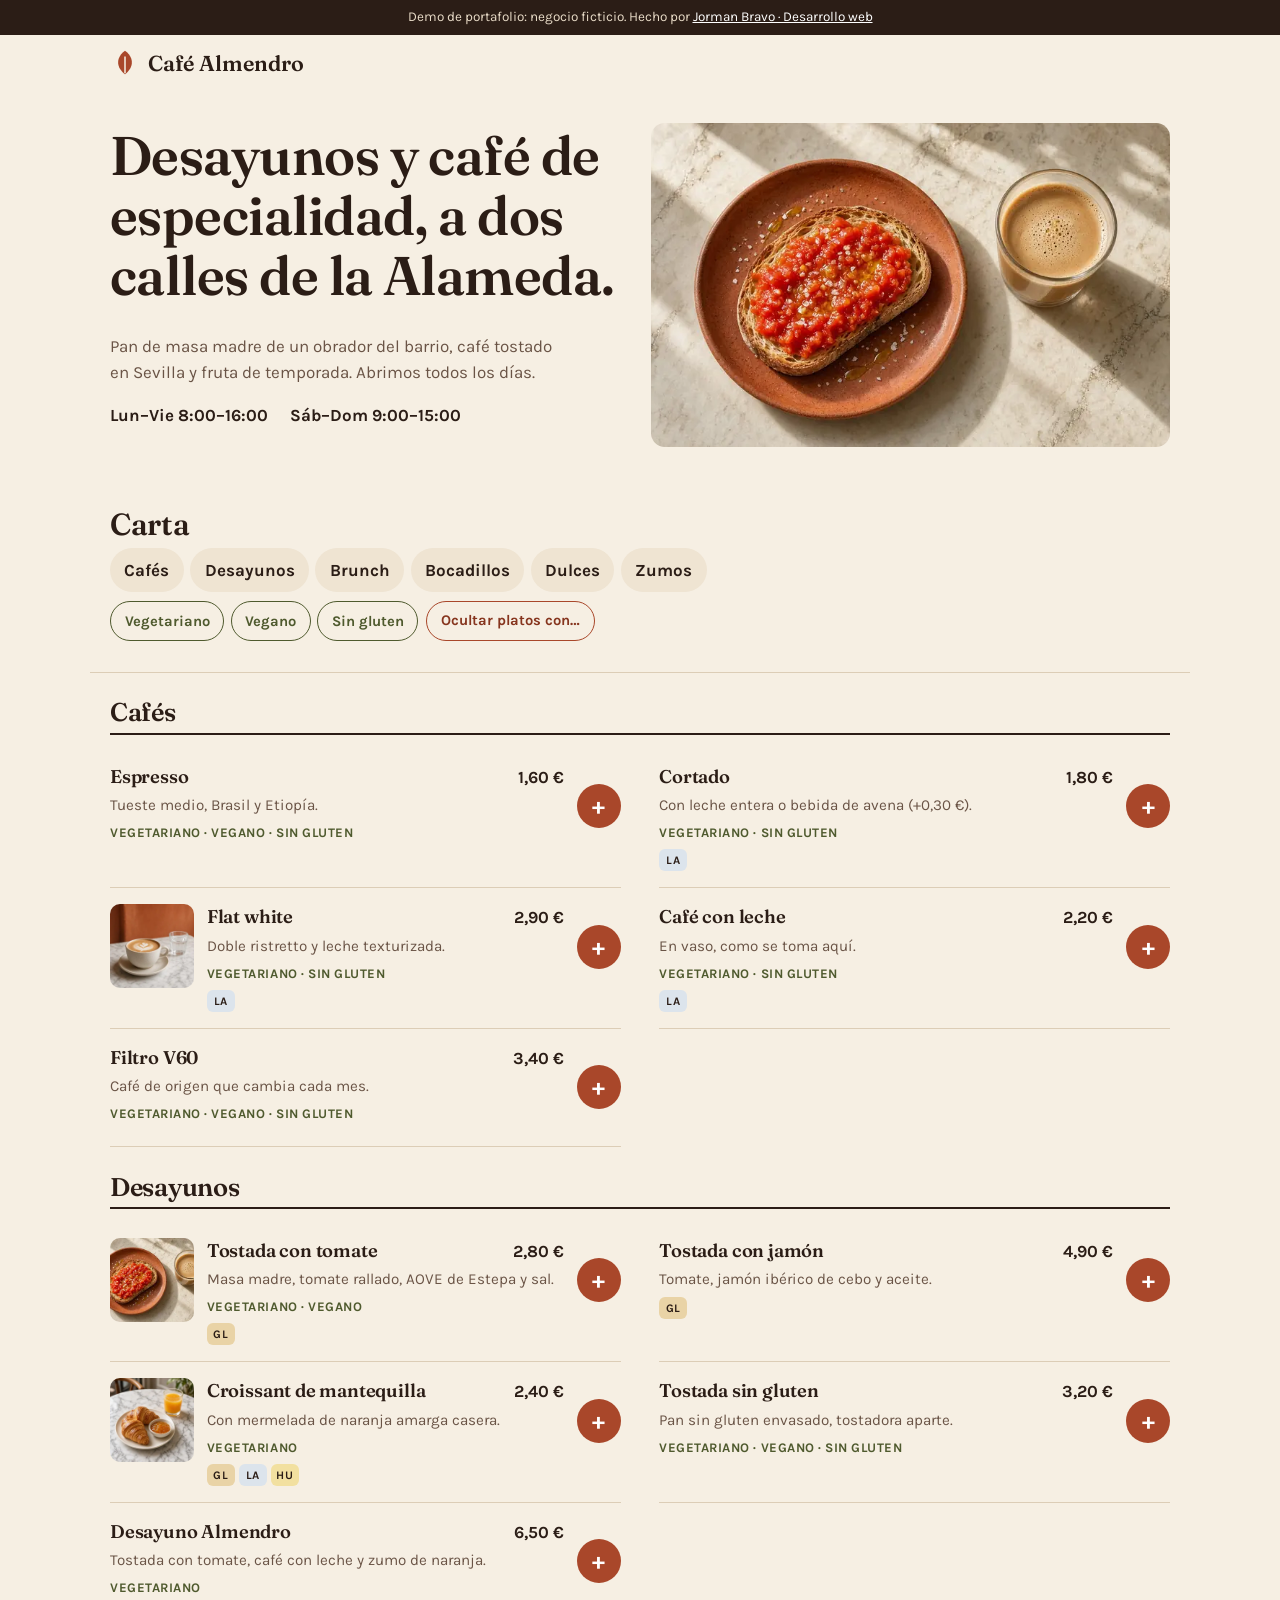
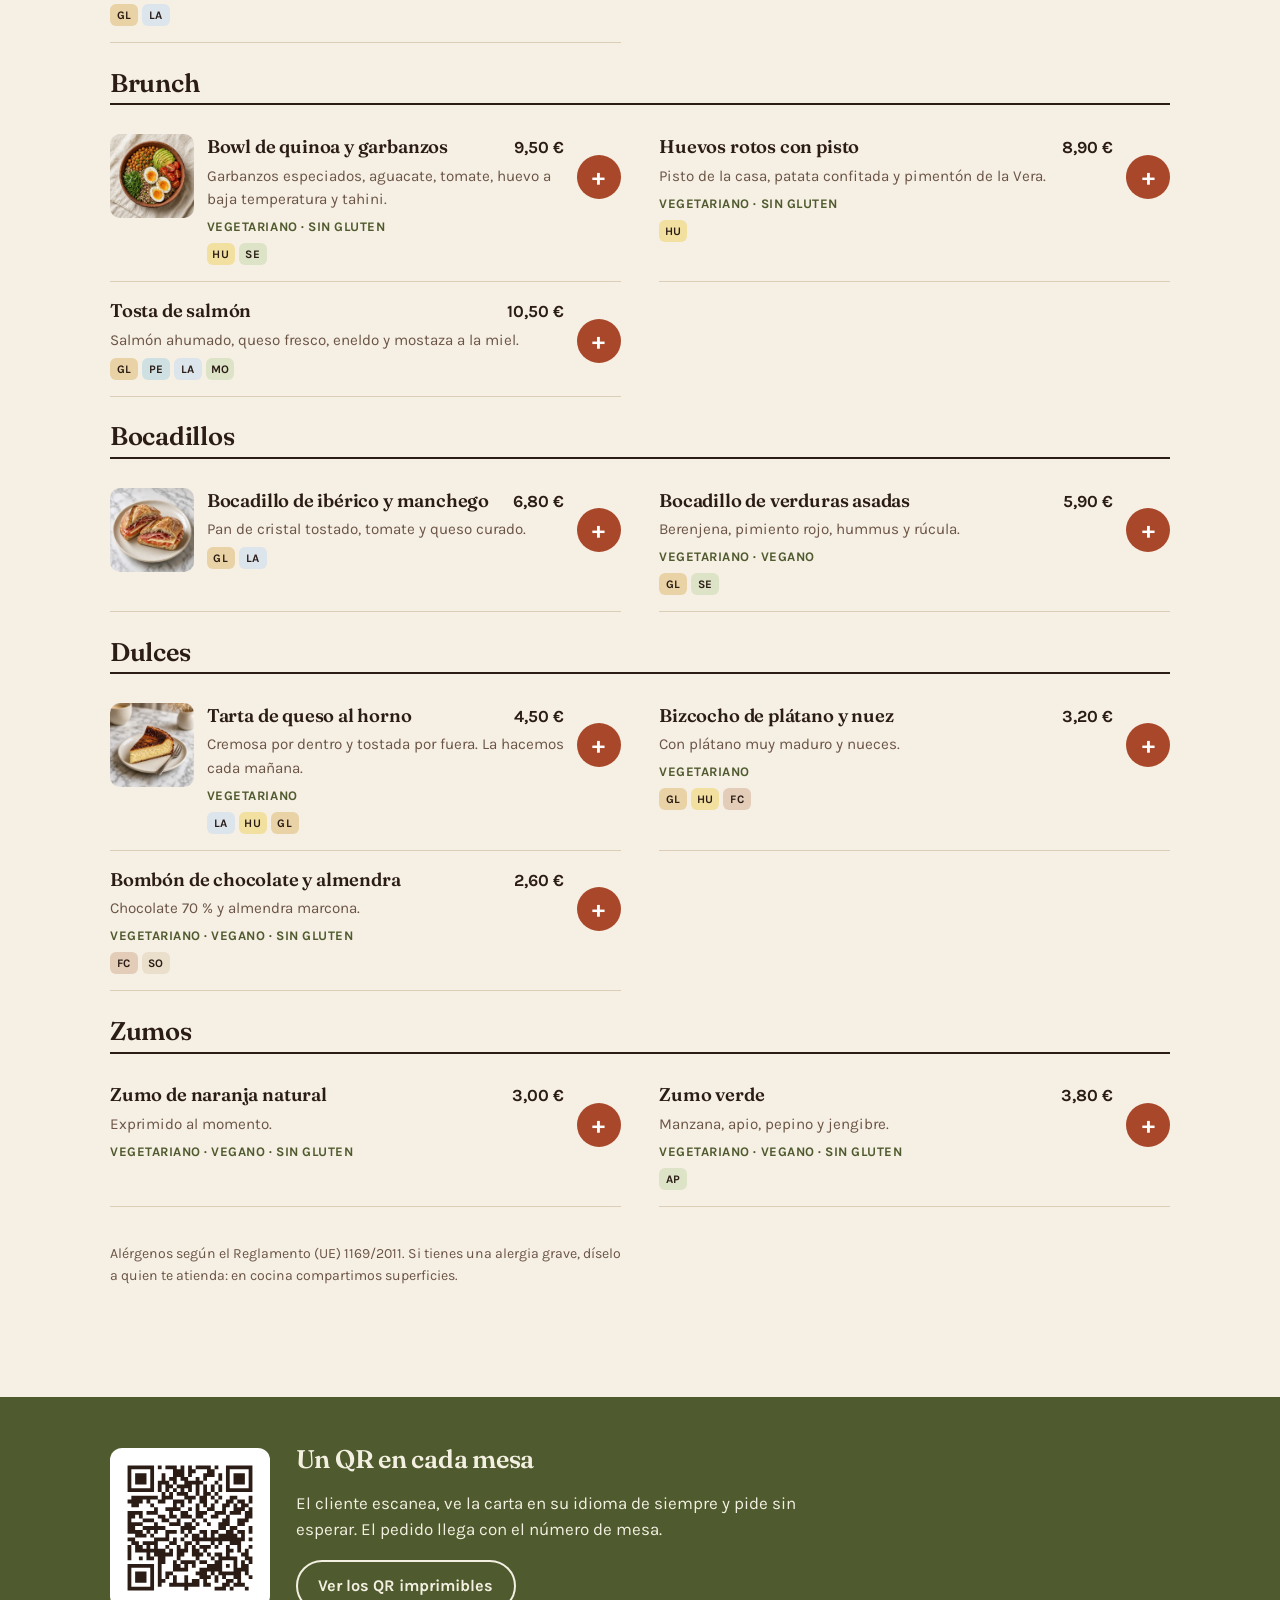
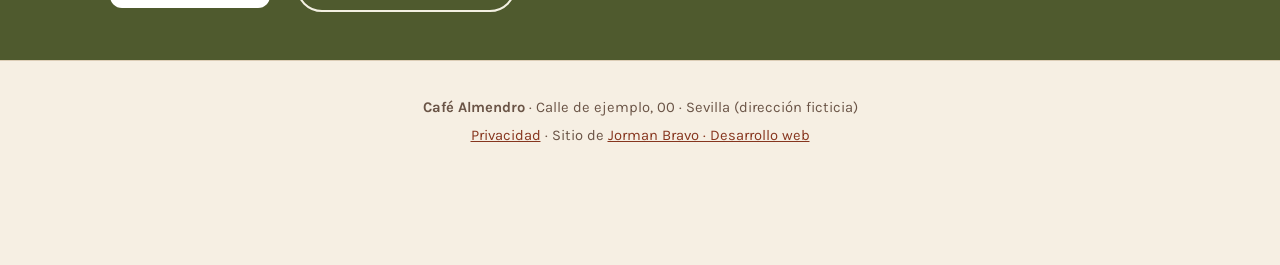
==== index.html @ 29346a75 "Primera versión de la demo" ====
<!doctype html>
<html lang="es">
<head>
<meta charset="utf-8">
<meta name="viewport" content="width=device-width, initial-scale=1">
<title>Café Almendro · Carta digital con alérgenos · Sevilla</title>
<meta name="description" content="Carta de Café Almendro: desayunos, brunch y café de especialidad en el centro de Sevilla. Filtra por alérgenos y pide desde la mesa. Demo de portafolio.">
<link rel="canonical" href="https://jormanj2b.github.io/demo-cafe/">
<meta http-equiv="Content-Security-Policy" content="default-src 'self'; img-src 'self' data:; style-src 'self'; script-src 'self'; font-src 'self'; connect-src 'self'; object-src 'none'; base-uri 'self'; form-action 'self'">
<meta name="referrer" content="strict-origin-when-cross-origin">
<meta name="theme-color" content="#F6EFE3">
<meta property="og:type" content="website">
<meta property="og:title" content="Café Almendro · Carta digital">
<meta property="og:description" content="Desayunos, brunch y café de especialidad. Filtra por alérgenos y pide desde la mesa.">
<meta property="og:url" content="https://jormanj2b.github.io/demo-cafe/">
<meta property="og:image" content="https://jormanj2b.github.io/demo-cafe/img/og.jpg">
<meta property="og:locale" content="es_ES">
<meta name="twitter:card" content="summary_large_image">
<link rel="icon" href="favicon.svg" type="image/svg+xml">
<link rel="preload" href="fonts/fraunces-normal-600.woff2" as="font" type="font/woff2" crossorigin>
<link rel="stylesheet" href="fonts.css">
<link rel="stylesheet" href="styles.css">
<script type="application/ld+json">
{"@context":"https://schema.org","@type":"CafeOrCoffeeShop","name":"Café Almendro","description":"Desayunos, brunch y café de especialidad en Sevilla. Negocio ficticio de demostración.","url":"https://jormanj2b.github.io/demo-cafe/","image":"https://jormanj2b.github.io/demo-cafe/img/og.jpg","servesCuisine":["Desayunos","Brunch","Café de especialidad"],"priceRange":"2 € – 11 €","acceptsReservations":"False","hasMenu":"https://jormanj2b.github.io/demo-cafe/#carta","address":{"@type":"PostalAddress","streetAddress":"Calle de ejemplo, 00","addressLocality":"Sevilla","postalCode":"41004","addressCountry":"ES"},"openingHoursSpecification":[{"@type":"OpeningHoursSpecification","dayOfWeek":["Monday","Tuesday","Wednesday","Thursday","Friday"],"opens":"08:00","closes":"16:00"},{"@type":"OpeningHoursSpecification","dayOfWeek":["Saturday","Sunday"],"opens":"09:00","closes":"15:00"}]}
</script>
</head>
<body>
<a class="skip" href="#carta">Saltar a la carta</a>
<div class="demo-bar">Demo de portafolio: negocio ficticio. Hecho por <a href="https://jormanj2b.github.io/">Jorman Bravo · Desarrollo web</a></div>
<header class="top">
  <a class="logo" href="./" aria-label="Café Almendro, inicio">
    <svg class="logo-leaf" viewBox="0 0 32 32" aria-hidden="true"><path d="M16 3c7 5 9 12 6 18-2 4-6 7-6 7s-4-3-6-7C7 15 9 8 16 3z" fill="#A9472A"/><path d="M16 9v18" stroke="#F6EFE3" stroke-width="1.6"/></svg>
    Café Almendro
  </a>
  <p class="table-pill" id="table-pill" hidden></p>
</header>

<main>
<section class="intro">
  <div class="intro-text">
    <h1>Desayunos y café de especialidad, a dos calles de la Alameda.</h1>
    <p>Pan de masa madre de un obrador del barrio, café tostado en Sevilla y fruta de temporada. Abrimos todos los días.</p>
    <p class="hours"><span>Lun–Vie 8:00–16:00</span><span>Sáb–Dom 9:00–15:00</span></p>
  </div>
  <img class="intro-img" src="img/hero-800.webp" srcset="img/hero-400.webp 400w, img/hero-800.webp 800w, img/hero-1600.webp 1600w" sizes="(min-width: 900px) 50vw, 100vw" width="1600" height="900" alt="Tostada con tomate y aceite y un café con leche en vaso sobre mesa de mármol" fetchpriority="high">
</section>

<section id="carta" class="menu" aria-labelledby="carta-title">
  <div class="menu-head">
    <h2 id="carta-title">Carta</h2>
    <nav class="cats" id="cats" aria-label="Categorías de la carta"></nav>
    <div class="filters">
      <div class="chips" role="group" aria-label="Preferencias">
        <button type="button" class="chip" aria-pressed="false" data-diet="veg">Vegetariano</button>
        <button type="button" class="chip" aria-pressed="false" data-diet="vegan">Vegano</button>
        <button type="button" class="chip" aria-pressed="false" data-diet="sg">Sin gluten</button>
      </div>
      <details class="allergen-filter">
        <summary>Ocultar platos con… <span id="alg-count"></span></summary>
        <div class="alg-grid" id="alg-grid"></div>
      </details>
    </div>
    <p class="result" id="result" aria-live="polite"></p>
  </div>
  <div id="menu-list"></div>
  <p class="legend-note">Alérgenos según el Reglamento (UE) 1169/2011. Si tienes una alergia grave, díselo a quien te atienda: en cocina compartimos superficies.</p>
</section>

<section class="qr-band">
  <div class="qr-inner">
    <img src="img/qr-mesa-7.svg" width="160" height="160" alt="Código QR de ejemplo que abre la carta en la mesa 7">
    <div>
      <h2>Un QR en cada mesa</h2>
      <p>El cliente escanea, ve la carta en su idioma de siempre y pide sin esperar. El pedido llega con el número de mesa.</p>
      <a class="btn btn-line" href="qr.html">Ver los QR imprimibles</a>
    </div>
  </div>
</section>
</main>

<div class="order-bar" id="order-bar" hidden>
  <button type="button" class="btn btn-block" id="open-order"><span id="order-count"></span><span id="order-total"></span></button>
</div>

<dialog class="sheet" id="sheet" aria-labelledby="sheet-title">
  <form method="dialog" class="sheet-inner" id="order-form" novalidate>
    <div class="sheet-head">
      <h2 id="sheet-title">Tu pedido</h2>
      <button class="icon-btn" value="cancel" aria-label="Cerrar" formnovalidate>
        <svg viewBox="0 0 24 24" width="22" height="22" aria-hidden="true"><path d="M6 6l12 12M18 6L6 18" stroke="currentColor" stroke-width="2"/></svg>
      </button>
    </div>
    <ul class="lines" id="lines"></ul>
    <fieldset class="mode">
      <legend>¿Dónde lo tomas?</legend>
      <label><input type="radio" name="modo" value="mesa" checked> En mesa</label>
      <label><input type="radio" name="modo" value="llevar"> Para llevar</label>
    </fieldset>
    <div class="field" id="f-mesa">
      <label for="mesa">Número de mesa</label>
      <input id="mesa" inputmode="numeric" maxlength="2" pattern="[0-9]*">
      <p class="error" id="err-mesa" hidden>Indica el número de mesa (1 a 20).</p>
    </div>
    <div class="field" id="f-nombre" hidden>
      <label for="nombre">Nombre para recoger</label>
      <input id="nombre" maxlength="40" autocomplete="given-name">
      <p class="error" id="err-nombre" hidden>Escribe un nombre para llamarte.</p>
    </div>
    <div class="field">
      <label for="nota">Nota para cocina <span class="opt">(opcional)</span></label>
      <input id="nota" maxlength="120" placeholder="Leche de avena, sin azúcar…">
    </div>
    <p class="total-line"><span>Total</span><strong id="sheet-total"></strong></p>
    <button class="btn btn-block" type="button" id="send">Enviar pedido por WhatsApp</button>
    <p class="fine">Demo: WhatsApp se abre con el pedido escrito para que elijas a quién enviarlo. En el sitio real va directo al número del café.</p>
  </form>
</dialog>

<footer class="foot">
  <p><strong>Café Almendro</strong> · Calle de ejemplo, 00 · Sevilla (dirección ficticia)</p>
  <p><a href="privacidad.html">Privacidad</a> · Sitio de <a href="https://jormanj2b.github.io/">Jorman Bravo · Desarrollo web</a></p>
</footer>
<script src="menu.js" defer></script>
<script src="app.js" defer></script>
</body>
</html>
---- fonts.css ----
/* Fuentes locales (subconjunto latin) */
@font-face {
  font-family: 'Fraunces';
  font-style: normal;
  font-weight: 600;
  font-display: swap;
  src: url('fonts/fraunces-normal-600.woff2') format('woff2');
  unicode-range: U+0000-00FF, U+0131, U+0152-0153, U+02BB-02BC, U+02C6, U+02DA, U+02DC, U+0304, U+0308, U+0329, U+2000-206F, U+20AC, U+2122, U+2191, U+2193, U+2212, U+2215, U+FEFF, U+FFFD;
}
@font-face {
  font-family: 'Karla';
  font-style: normal;
  font-weight: 400;
  font-display: swap;
  src: url('fonts/karla-normal-400.woff2') format('woff2');
  unicode-range: U+0000-00FF, U+0131, U+0152-0153, U+02BB-02BC, U+02C6, U+02DA, U+02DC, U+0304, U+0308, U+0329, U+2000-206F, U+20AC, U+2122, U+2191, U+2193, U+2212, U+2215, U+FEFF, U+FFFD;
}
@font-face {
  font-family: 'Karla';
  font-style: normal;
  font-weight: 700;
  font-display: swap;
  src: url('fonts/karla-normal-700.woff2') format('woff2');
  unicode-range: U+0000-00FF, U+0131, U+0152-0153, U+02BB-02BC, U+02C6, U+02DA, U+02DC, U+0304, U+0308, U+0329, U+2000-206F, U+20AC, U+2122, U+2191, U+2193, U+2212, U+2215, U+FEFF, U+FFFD;
}
---- styles.css ----
:root{
  --paper:#F6EFE3; --paper-2:#EFE4D2; --card:#FFFBF4; --terra:#A9472A; --terra-dark:#86351E; --olive:#4F5A2E;
  --ink:#2B1D16; --muted:#6A5446; --line:#DCCDB6;
  --serif:'Fraunces', Georgia, serif; --sans:'Karla', system-ui, sans-serif; --r:14px;
}
*{box-sizing:border-box}
html{scroll-behavior:smooth;scroll-padding-top:140px}
@media (prefers-reduced-motion:reduce){html{scroll-behavior:auto}}
body{margin:0;background:var(--paper);color:var(--ink);font:17px/1.55 var(--sans)}
img{max-width:100%;display:block;height:auto}
a{color:var(--terra-dark)}
:focus-visible{outline:3px solid var(--olive);outline-offset:2px}
.skip{position:absolute;left:-999px}.skip:focus{left:8px;top:8px;background:var(--ink);color:var(--paper);padding:.6rem 1rem;z-index:60}
.demo-bar{background:var(--ink);color:#E9DCC8;font-size:13.5px;text-align:center;padding:.45rem 1rem}
.demo-bar a{color:#fff}
.top{display:flex;align-items:center;justify-content:space-between;padding:.8rem 20px;max-width:1100px;margin:0 auto}
.logo{display:flex;align-items:center;gap:.5rem;font:600 1.35rem var(--serif);color:var(--ink);text-decoration:none}
.logo-leaf{width:30px;height:30px}
.table-pill{margin:0;background:var(--olive);color:#fff;border-radius:999px;padding:.35rem .9rem;font-weight:700;font-size:.95rem}
h1,h2,h3,h4{font-family:var(--serif);font-weight:600;line-height:1.1;margin:0 0 .5em;letter-spacing:-.01em}
h1{font-size:clamp(2rem,6.5vw,3.4rem)}
.intro{max-width:1100px;margin:0 auto;padding:1rem 20px 2rem;display:grid;gap:1.4rem;align-items:center}
.intro-text p{color:var(--muted);max-width:46ch;margin:0 0 1rem}
.hours{display:flex;flex-wrap:wrap;gap:.5rem 1.4rem;font-weight:700;color:var(--ink)!important}
.intro-img{border-radius:var(--r);aspect-ratio:16/10;object-fit:cover;width:100%}
@media (min-width:900px){.intro{grid-template-columns:1fr 1fr;padding:2rem 20px 3rem}}
.menu{max-width:1100px;margin:0 auto;padding:0 0 6rem}
.menu-head{position:sticky;top:0;z-index:10;background:var(--paper);padding:.8rem 20px .4rem;border-bottom:1px solid var(--line)}
.menu-head h2{font-size:1.9rem;margin-bottom:.4rem}
.cats{display:flex;gap:.4rem;overflow-x:auto;padding-bottom:.6rem;scrollbar-width:none}
.cats a{flex:0 0 auto;text-decoration:none;color:var(--ink);font-weight:700;padding:.55rem .9rem;border-radius:999px;background:var(--paper-2);min-height:44px;display:inline-flex;align-items:center}
.cats a:hover{background:var(--terra);color:#fff}
.filters{display:flex;flex-wrap:wrap;gap:.5rem;align-items:flex-start}
.chips{display:flex;gap:.4rem;flex-wrap:wrap}
.chip{font:700 .92rem var(--sans);border:1.5px solid var(--olive);color:var(--olive);background:transparent;border-radius:999px;padding:.4rem .85rem;min-height:40px;cursor:pointer}
.chip[aria-pressed="true"]{background:var(--olive);color:#fff}
.allergen-filter{position:relative}
.allergen-filter summary{list-style:none;cursor:pointer;font-weight:700;font-size:.92rem;border:1.5px solid var(--terra);color:var(--terra-dark);border-radius:999px;padding:.4rem .85rem;min-height:40px;display:flex;align-items:center}
.allergen-filter summary::-webkit-details-marker{display:none}
.allergen-filter[open] summary{background:var(--terra);color:#fff}
.alg-grid{position:absolute;left:0;top:calc(100% + 6px);z-index:20;background:var(--card);border:1px solid var(--line);border-radius:var(--r);padding:.8rem;display:grid;grid-template-columns:1fr 1fr;gap:.2rem .8rem;width:min(92vw,420px);box-shadow:0 10px 30px rgba(43,29,22,.15)}
.alg-opt{display:flex;align-items:center;gap:.45rem;min-height:40px;font-size:.95rem;cursor:pointer}
.alg-opt input{width:18px;height:18px;accent-color:var(--terra)}
.result{margin:.4rem 0 0;font-size:.92rem;color:var(--muted);min-height:1.2em}
.cat{padding:1.6rem 20px 0}
.cat h3{font-size:1.6rem;border-bottom:2px solid var(--ink);padding-bottom:.4rem}
.items{list-style:none;margin:0;padding:0;display:grid}
@media (min-width:800px){.items{grid-template-columns:1fr 1fr;column-gap:2.4rem}}
.item{display:grid;grid-template-columns:1fr auto;gap:.8rem;padding:1rem 0;border-bottom:1px solid var(--line);align-items:start}
.item.has-img{grid-template-columns:84px 1fr auto}
.thumb{width:84px;height:84px;object-fit:cover;border-radius:10px}
.item-top{display:flex;justify-content:space-between;gap:.8rem;align-items:baseline}
.item h4{font-size:1.15rem;margin:0}
.price{font-weight:700;white-space:nowrap}
.desc{margin:.25rem 0 .35rem;color:var(--muted);font-size:.95rem}
.tags{margin:0 0 .35rem;font-size:.82rem;font-weight:700;color:var(--olive);text-transform:uppercase;letter-spacing:.04em}
.algs{list-style:none;margin:0;padding:0;display:flex;flex-wrap:wrap;gap:.25rem}
.alg{display:inline-grid;place-items:center;min-width:28px;height:22px;padding:0 .3rem;border-radius:6px;font:700 .72rem var(--sans);letter-spacing:.03em;background:#EADFCB;color:var(--ink)}
.alg-gl{background:#E9D3A6}.alg-la{background:#DCE4EC}.alg-hu{background:#F2E0A0}.alg-fc{background:#E3CDB8}.alg-pe,.alg-cr,.alg-ml{background:#CFE0E3}.alg-se,.alg-mo,.alg-ap{background:#DDE3C6}
.item-act{display:flex;flex-direction:column;align-items:center;gap:.2rem}
.add{width:44px;height:44px;border-radius:50%;border:0;background:var(--terra);color:#fff;font:700 1.5rem/1 var(--sans);cursor:pointer;transition:transform .1s}
.add:hover{background:var(--terra-dark)}.add:active{transform:scale(.94)}
.qty{font-weight:700;font-size:.9rem;color:var(--terra-dark);min-height:1.2em}
.empty{color:var(--muted)}
.legend-note{padding:1.4rem 20px 0;font-size:.88rem;color:var(--muted);max-width:70ch}
.qr-band{background:var(--olive);color:#F3F0E2}
.qr-inner{max-width:1100px;margin:0 auto;padding:3rem 20px;display:grid;gap:1.6rem;align-items:center}
.qr-inner img{background:#fff;padding:10px;border-radius:12px}
.qr-inner p{max-width:52ch}
@media (min-width:700px){.qr-inner{grid-template-columns:auto 1fr}}
.btn{display:inline-flex;align-items:center;justify-content:space-between;gap:1rem;min-height:52px;padding:.8rem 1.3rem;border-radius:999px;border:0;background:var(--terra);color:#fff;font:700 1.02rem var(--sans);text-decoration:none;cursor:pointer}
.btn:hover{background:var(--terra-dark)}
.btn-line{background:transparent;border:2px solid #F3F0E2;color:#F3F0E2}
.btn-line:hover{background:#F3F0E2;color:var(--olive)}
.btn-block{width:100%}
.order-bar{position:fixed;left:0;right:0;bottom:0;padding:.7rem 16px calc(.7rem + env(safe-area-inset-bottom));background:var(--paper);border-top:1px solid var(--line);z-index:30}
.order-bar .btn{max-width:560px;margin:0 auto;display:flex;box-shadow:0 8px 24px rgba(134,53,30,.3)}
.sheet{border:0;padding:0;width:100%;max-width:560px;margin:auto auto 0;border-radius:20px 20px 0 0;background:var(--card);color:var(--ink);max-height:90vh}
@media (min-width:700px){.sheet{margin:auto;border-radius:20px}}
.sheet::backdrop{background:rgba(43,29,22,.5)}
.sheet-inner{padding:1.2rem 1.2rem 1.4rem}
.sheet-head{display:flex;justify-content:space-between;align-items:center}
.icon-btn{width:44px;height:44px;border-radius:50%;border:0;background:var(--paper-2);cursor:pointer;display:grid;place-items:center;color:var(--ink)}
.lines{list-style:none;margin:0 0 1rem;padding:0}
.lines li{display:grid;grid-template-columns:1fr auto auto;gap:.8rem;align-items:center;padding:.5rem 0;border-bottom:1px solid var(--line)}
.qctl{display:flex;align-items:center;gap:.5rem;font-weight:700}
.qbtn{width:36px;height:36px;border-radius:50%;border:1.5px solid var(--line);background:#fff;font:700 1.1rem var(--sans);cursor:pointer;color:var(--ink)}
.lp{font-weight:700;min-width:64px;text-align:right}
.mode{border:0;padding:0;margin:0 0 .8rem;display:flex;gap:1rem;flex-wrap:wrap}
.mode legend{font-weight:700;margin-bottom:.4rem}
.mode label{display:flex;align-items:center;gap:.4rem;min-height:44px}
.mode input{width:20px;height:20px;accent-color:var(--terra)}
.field{display:grid;gap:.3rem;margin-bottom:.8rem}
.field label{font-weight:700}
.opt{font-weight:400;color:var(--muted)}
input:not([type=radio]):not([type=checkbox]){font:inherit;min-height:48px;padding:.5rem .8rem;border:1.5px solid var(--line);border-radius:10px;background:#fff;color:var(--ink)}
input:focus{outline:none;border-color:var(--terra);box-shadow:0 0 0 3px rgba(169,71,42,.2)}
.error{color:#9E2A14;font-weight:700;margin:0;font-size:.92rem}
.total-line{display:flex;justify-content:space-between;font-size:1.2rem;margin:1rem 0}
.fine{font-size:.85rem;color:var(--muted);margin:.8rem 0 0}
.foot{padding:2rem 20px 7rem;text-align:center;font-size:.92rem;color:var(--muted);border-top:1px solid var(--line)}
.foot p{margin:.3rem 0}
.legal{max-width:760px;margin:0 auto;padding:2rem 20px 5rem}
/* QR imprimibles */
.qr-sheet{max-width:1000px;margin:0 auto;padding:2rem 20px 4rem}
.qr-cards{list-style:none;padding:0;display:grid;grid-template-columns:repeat(auto-fill,minmax(200px,1fr));gap:1rem}
.qr-card{background:var(--card);border:1px dashed var(--muted);border-radius:var(--r);padding:1.2rem;text-align:center}
.qr-card img{margin:0 auto .6rem}
.qr-card b{font:600 1.6rem var(--serif);display:block}
.qr-card small{color:var(--muted)}
@media print{.demo-bar,.top,.foot,.noprint{display:none}.qr-card{break-inside:avoid}}
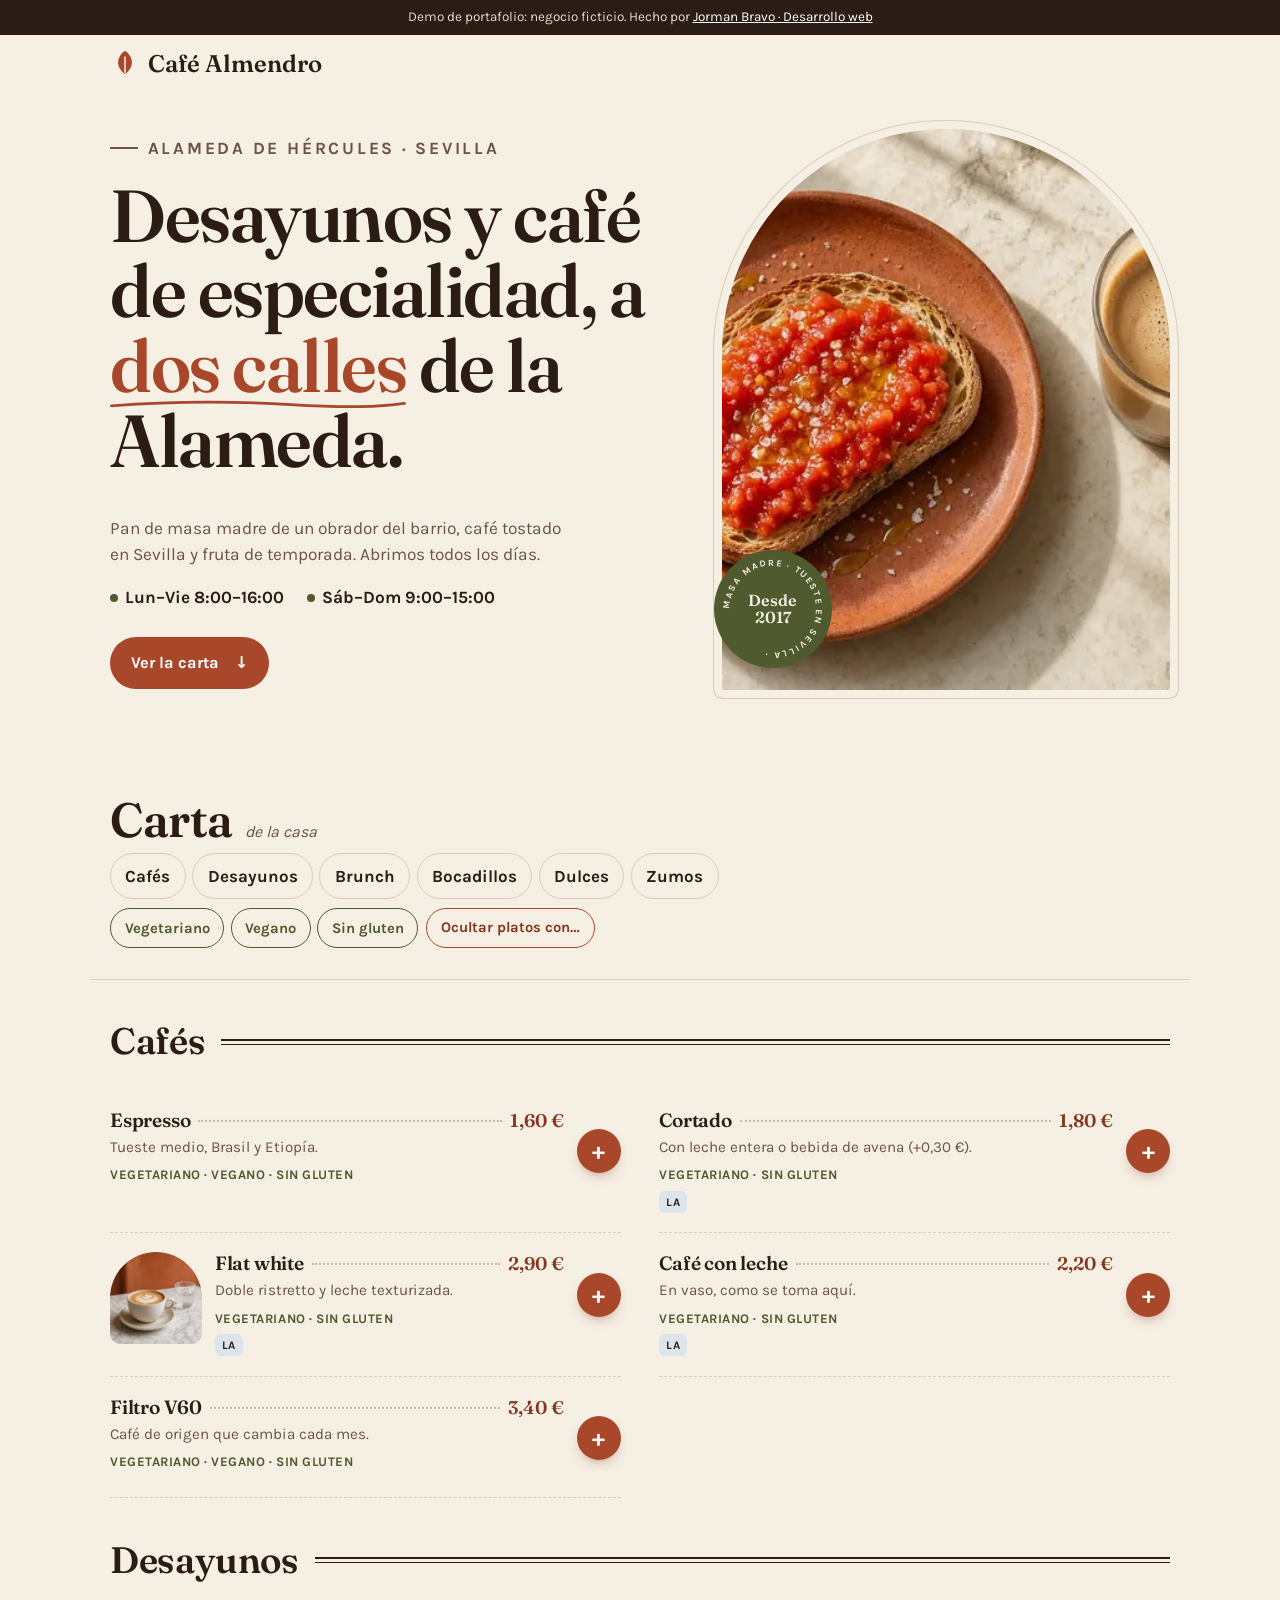
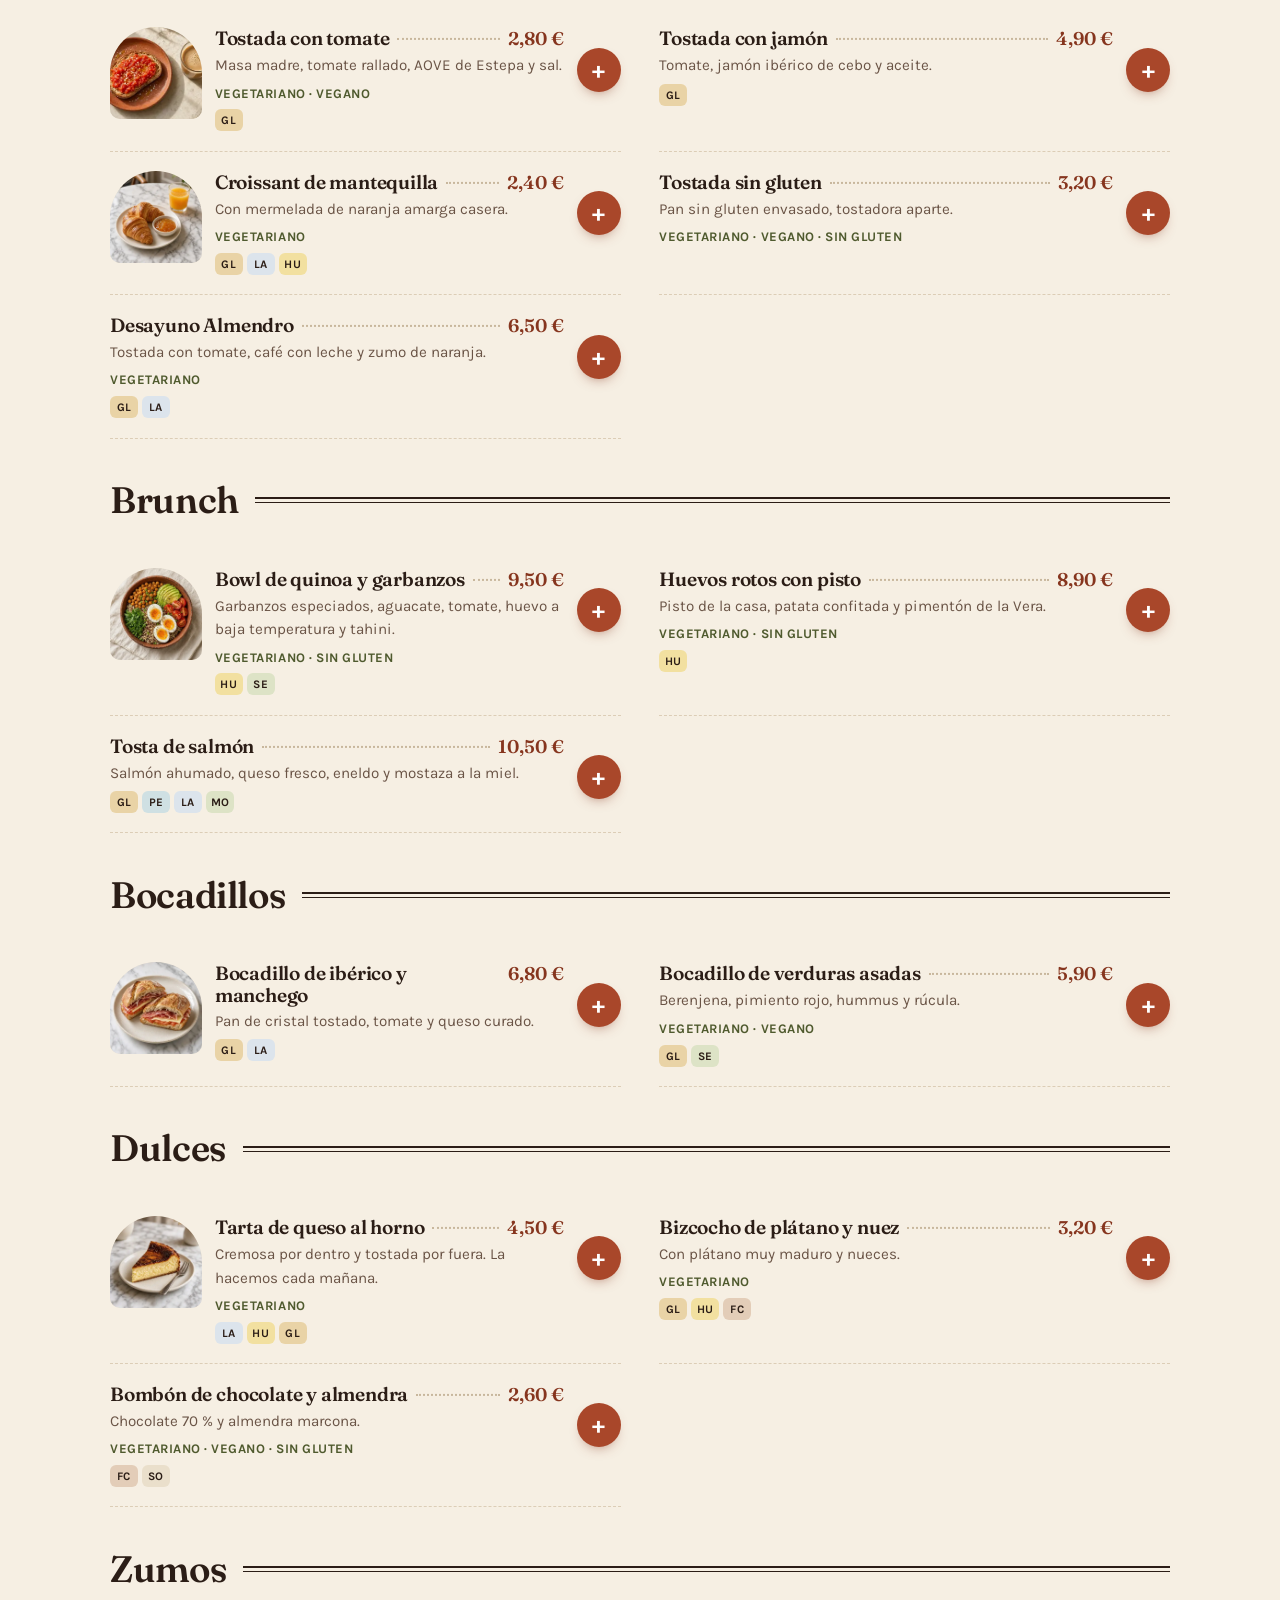
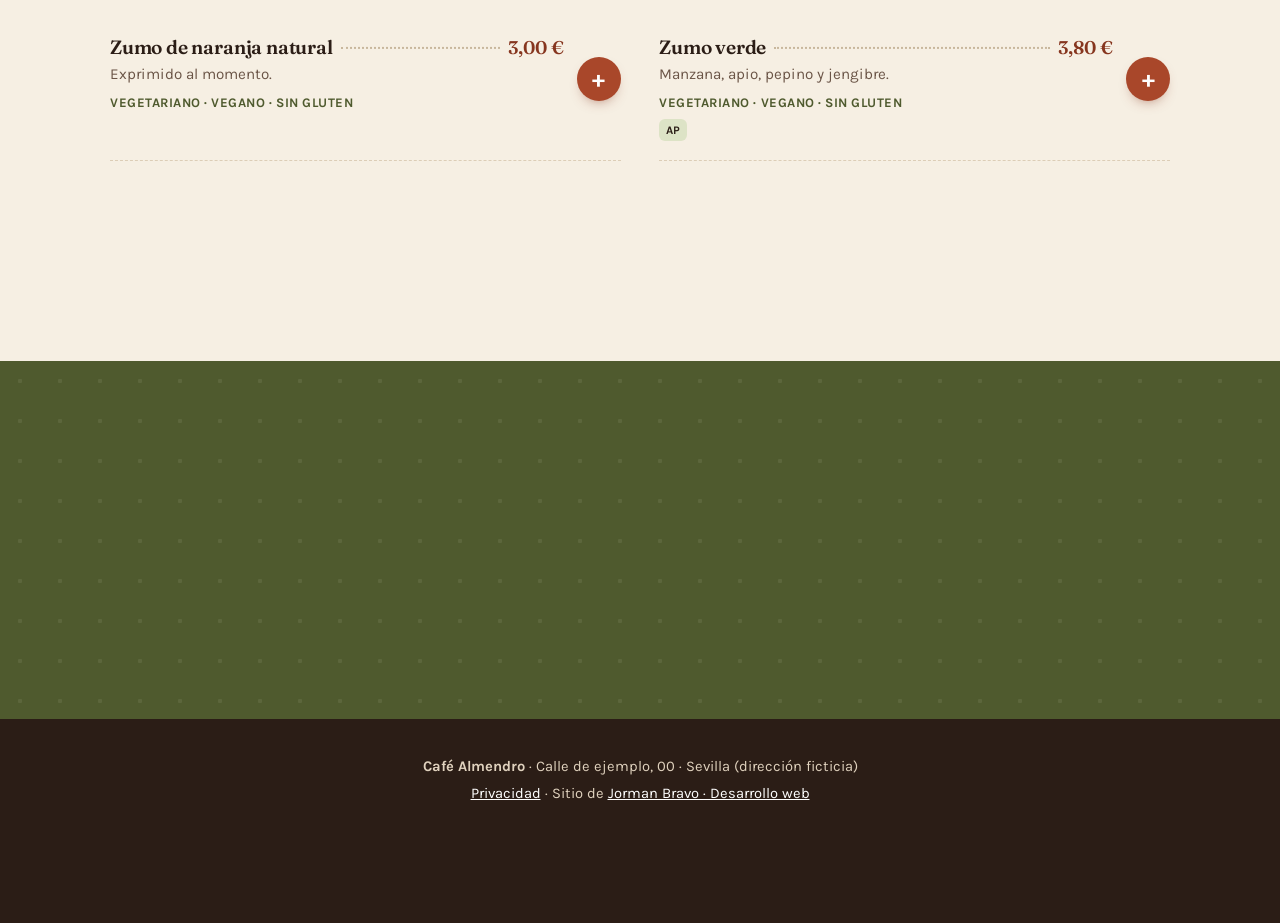
==== commit 1fd7177a: "Rediseño: arco sevillano, sello de la casa, carta con puntos guía, banda QR y hoja de pedido animada" ====
--- a/index.html
+++ b/index.html
@@ -24,7 +24,7 @@
 {"@context":"https://schema.org","@type":"CafeOrCoffeeShop","name":"Café Almendro","description":"Desayunos, brunch y café de especialidad en Sevilla. Negocio ficticio de demostración.","url":"https://jormanj2b.github.io/demo-cafe/","image":"https://jormanj2b.github.io/demo-cafe/img/og.jpg","servesCuisine":["Desayunos","Brunch","Café de especialidad"],"priceRange":"2 € – 11 €","acceptsReservations":"False","hasMenu":"https://jormanj2b.github.io/demo-cafe/#carta","address":{"@type":"PostalAddress","streetAddress":"Calle de ejemplo, 00","addressLocality":"Sevilla","postalCode":"41004","addressCountry":"ES"},"openingHoursSpecification":[{"@type":"OpeningHoursSpecification","dayOfWeek":["Monday","Tuesday","Wednesday","Thursday","Friday"],"opens":"08:00","closes":"16:00"},{"@type":"OpeningHoursSpecification","dayOfWeek":["Saturday","Sunday"],"opens":"09:00","closes":"15:00"}]}
 </script>
 </head>
-<body>
+<body data-reveal=".qr-inner, .legend-note">
 <a class="skip" href="#carta">Saltar a la carta</a>
 <div class="demo-bar">Demo de portafolio: negocio ficticio. Hecho por <a href="https://jormanj2b.github.io/">Jorman Bravo · Desarrollo web</a></div>
 <header class="top">
@@ -38,11 +38,16 @@
 <main>
 <section class="intro">
   <div class="intro-text">
-    <h1>Desayunos y café de especialidad, a dos calles de la Alameda.</h1>
+    <p class="eyebrow">Alameda de Hércules · Sevilla</p>
+    <h1>Desayunos y café de especialidad, a <em>dos calles</em> de la Alameda.</h1>
     <p>Pan de masa madre de un obrador del barrio, café tostado en Sevilla y fruta de temporada. Abrimos todos los días.</p>
     <p class="hours"><span>Lun–Vie 8:00–16:00</span><span>Sáb–Dom 9:00–15:00</span></p>
+    <a class="btn btn-go" href="#carta">Ver la carta <span aria-hidden="true">↓</span></a>
   </div>
-  <img class="intro-img" src="img/hero-800.webp" srcset="img/hero-400.webp 400w, img/hero-800.webp 800w, img/hero-1600.webp 1600w" sizes="(min-width: 900px) 50vw, 100vw" width="1600" height="900" alt="Tostada con tomate y aceite y un café con leche en vaso sobre mesa de mármol" fetchpriority="high">
+  <figure class="intro-fig">
+    <img class="intro-img" src="img/hero-800.webp" srcset="img/hero-400.webp 400w, img/hero-800.webp 800w, img/hero-1600.webp 1600w" sizes="(min-width: 900px) 50vw, 100vw" width="1600" height="900" alt="Tostada con tomate y aceite y un café con leche en vaso sobre mesa de mármol" fetchpriority="high">
+    <figcaption class="badge" aria-hidden="true"><svg viewBox="0 0 120 120"><defs><path id="bc" d="M60 60m-44 0a44 44 0 1 1 88 0a44 44 0 1 1-88 0"/></defs><text><textPath href="#bc">masa madre · tueste en Sevilla · </textPath></text></svg><span>Desde<br>2017</span></figcaption>
+  </figure>
 </section>
 
 <section id="carta" class="menu" aria-labelledby="carta-title">
@@ -122,5 +127,6 @@
 </footer>
 <script src="menu.js" defer></script>
 <script src="app.js" defer></script>
+<script src="reveal.js" defer></script>
 </body>
 </html>
--- a/fonts.css
+++ b/fonts.css
@@ -10,16 +10,8 @@
 @font-face {
   font-family: 'Karla';
   font-style: normal;
-  font-weight: 400;
+  font-weight: 400 700;
   font-display: swap;
-  src: url('fonts/karla-normal-400.woff2') format('woff2');
+  src: url('fonts/karla-normal-var.woff2') format('woff2');
   unicode-range: U+0000-00FF, U+0131, U+0152-0153, U+02BB-02BC, U+02C6, U+02DA, U+02DC, U+0304, U+0308, U+0329, U+2000-206F, U+20AC, U+2122, U+2191, U+2193, U+2212, U+2215, U+FEFF, U+FFFD;
 }
-@font-face {
-  font-family: 'Karla';
-  font-style: normal;
-  font-weight: 700;
-  font-display: swap;
-  src: url('fonts/karla-normal-700.woff2') format('woff2');
-  unicode-range: U+0000-00FF, U+0131, U+0152-0153, U+02BB-02BC, U+02C6, U+02DA, U+02DC, U+0304, U+0308, U+0329, U+2000-206F, U+20AC, U+2122, U+2191, U+2193, U+2212, U+2215, U+FEFF, U+FFFD;
-}
--- a/styles.css
+++ b/styles.css
@@ -1,8 +1,10 @@
+/* Café Almendro — carta de papel sevillana: terracota, oliva y arcos de cal */
 :root{
   --paper:#F6EFE3; --paper-2:#EFE4D2; --card:#FFFBF4; --terra:#A9472A; --terra-dark:#86351E; --olive:#4F5A2E;
   --ink:#2B1D16; --muted:#6A5446; --line:#DCCDB6;
-  --serif:'Fraunces', Georgia, serif; --sans:'Karla', system-ui, sans-serif; --r:14px;
+  --serif:'Fraunces', Georgia, serif; --sans:'Karla', system-ui, sans-serif; --r:14px; --ease:cubic-bezier(.2,.7,.2,1);
 }
+[hidden]{display:none!important}
 *{box-sizing:border-box}
 html{scroll-behavior:smooth;scroll-padding-top:140px}
 @media (prefers-reduced-motion:reduce){html{scroll-behavior:auto}}
@@ -109,3 +111,83 @@
 .qr-card b{font:600 1.6rem var(--serif);display:block}
 .qr-card small{color:var(--muted)}
 @media print{.demo-bar,.top,.foot,.noprint{display:none}.qr-card{break-inside:avoid}}
+[tabindex="-1"]:focus{outline:none}
+
+/* ===== Rediseño ===== */
+body{-webkit-font-smoothing:antialiased}
+.top{position:relative}
+.logo{font-size:1.5rem}
+.eyebrow{display:inline-flex;align-items:center;gap:.6rem;margin:0 0 1rem;font-weight:700;font-size:.8rem;letter-spacing:.16em;text-transform:uppercase;color:var(--olive)}
+.eyebrow::before{content:"";width:28px;height:2px;background:currentColor}
+h1{font-size:clamp(2.5rem,7.5vw,4.6rem);line-height:1.02;letter-spacing:-.02em}
+h1 em{font-style:normal;color:var(--terra);position:relative;white-space:nowrap}
+h1 em::after{content:"";position:absolute;left:0;right:0;bottom:.02em;height:.12em;background:url("data:image/svg+xml,%3Csvg xmlns='http://www.w3.org/2000/svg' viewBox='0 0 100 8' preserveAspectRatio='none'%3E%3Cpath d='M1 5c20-4 40-4 60-1s30 2 38-1' fill='none' stroke='%23A9472A' stroke-width='2.4' stroke-linecap='round'/%3E%3C/svg%3E") 0 0/100% 100% no-repeat}
+.intro{padding:1.4rem 20px 3rem;gap:2.2rem}
+.intro-text p{font-size:1.08rem}
+.hours{margin-bottom:1.6rem!important}
+.hours span{display:inline-flex;align-items:center;gap:.45rem}
+.hours span::before{content:"";width:8px;height:8px;border-radius:50%;background:var(--olive)}
+.btn-go{justify-content:center}
+.btn-go span{transition:transform .25s var(--ease)}
+.btn-go:hover span{transform:translateY(3px)}
+.btn{transition:background .2s,transform .2s var(--ease),box-shadow .2s}
+.btn:hover{transform:translateY(-2px);box-shadow:0 12px 22px -12px rgba(134,53,30,.6)}
+.intro-fig{margin:0;position:relative;padding:0 0 0 0}
+.intro-img{border-radius:999px 999px var(--r) var(--r);aspect-ratio:4/5;object-position:50% 60%;box-shadow:0 0 0 8px var(--paper),0 0 0 9px var(--line)}
+.badge{position:absolute;left:-8px;bottom:22px;width:118px;height:118px;border-radius:50%;background:var(--olive);color:#F3F0E2;display:grid;place-items:center}
+.badge svg{position:absolute;inset:0;width:100%;height:100%}
+.badge text{font:700 9.4px var(--sans);letter-spacing:.2em;text-transform:uppercase;fill:#F3F0E2}
+.badge span{font:600 1rem/1.05 var(--serif);text-align:center}
+@media (prefers-reduced-motion:no-preference){.badge svg{animation:spin 30s linear infinite}}
+@keyframes spin{to{transform:rotate(360deg)}}
+@media (max-width:899px){.intro-img{aspect-ratio:5/4;border-radius:220px 220px var(--r) var(--r)}.intro-fig{margin:0 6px}.badge{width:96px;height:96px;left:-4px;bottom:-14px}.badge text{font-size:9px}}
+@media (min-width:900px){.intro{grid-template-columns:1.1fr .9fr;gap:4rem;padding:2.4rem 20px 4.5rem}.intro-fig{max-width:460px;justify-self:end;width:100%}}
+/* carta */
+.menu{padding-top:1rem}
+.menu-head{background:rgba(246,239,227,.95);backdrop-filter:blur(8px);border-bottom:1px solid var(--line);padding-top:1rem}
+.menu-head h2{font-size:clamp(2.2rem,6vw,3rem);display:flex;align-items:baseline;gap:.8rem}
+.menu-head h2::after{content:"de la casa";font:italic 400 1rem var(--sans);color:var(--muted);letter-spacing:0}
+.cats a{background:transparent;border:1.5px solid var(--line);transition:background .2s,color .2s,border-color .2s}
+.cats a:hover{background:var(--terra);border-color:var(--terra);color:#fff}
+.chip,.allergen-filter summary{transition:background .2s,color .2s}
+.chip:hover{background:rgba(79,90,46,.1)}
+.chip[aria-pressed="true"]::before{content:"✓ "}
+.cat{padding-top:2.6rem}
+.cat h3{font-size:clamp(1.8rem,4vw,2.3rem);border-bottom:0;padding-bottom:.6rem;display:flex;align-items:center;gap:1rem}
+.cat h3::after{content:"";flex:1;height:0;border-top:2px solid var(--ink);border-bottom:1px solid var(--ink);padding-top:3px}
+.item{padding:1.2rem 0;border-bottom:1px dashed var(--line);transition:background .2s}
+.item.has-img{grid-template-columns:92px 1fr auto}
+.thumb{width:92px;height:92px;border-radius:46px 46px 10px 10px;transition:transform .4s var(--ease)}
+.item:hover .thumb{transform:scale(1.04) rotate(-1.5deg)}
+.item-top{display:grid;grid-template-columns:auto 1fr auto;align-items:baseline;gap:.5rem}
+.item-top::after{content:"";grid-column:2;grid-row:1;border-bottom:2px dotted #C8B79D;transform:translateY(-.3em)}
+.item h4{grid-column:1;grid-row:1;font-size:1.2rem}
+.price{grid-column:3;grid-row:1;font:600 1.15rem var(--serif);color:var(--terra-dark)}
+.add{box-shadow:0 6px 14px -8px rgba(134,53,30,.8);transition:transform .15s,background .2s}
+.add:hover{transform:rotate(90deg)}
+.add:active{transform:scale(.9)}
+.legend-note{padding-top:2rem}
+/* banda QR */
+.qr-band{background:var(--olive);position:relative;overflow:hidden}
+.qr-band::before{content:"";position:absolute;inset:0;background:radial-gradient(circle at 20px 20px,rgba(243,240,226,.08) 2px,transparent 2.5px) 0 0/40px 40px}
+.qr-inner{position:relative;padding:clamp(3.5rem,8vw,5rem) 20px}
+.qr-inner h2{font-size:clamp(2rem,5vw,3rem)}
+.qr-inner img{transform:rotate(-4deg);box-shadow:0 18px 30px -16px rgba(0,0,0,.5);transition:transform .4s var(--ease)}
+.qr-inner:hover img{transform:rotate(0)}
+/* hoja de pedido */
+.sheet[open]{animation:up .3s var(--ease)}
+@keyframes up{from{transform:translateY(30px);opacity:0}}
+.sheet-head h2{font-size:1.8rem}
+.total-line strong{font:600 1.5rem var(--serif);color:var(--terra-dark)}
+.foot{background:var(--ink);color:#E0D2BE;border:0}
+.foot a{color:#fff}
+.qr-card{transition:transform .25s var(--ease)}
+.qr-card:hover{transform:translateY(-3px)}
+.rv{opacity:0;transform:translateY(20px);transition:opacity .7s var(--ease),transform .7s var(--ease)}
+.rv.in{opacity:1;transform:none}
+@media (prefers-reduced-motion:reduce){*,*::before,*::after{animation:none!important;transition:none!important}}
+
+/* img-placeholder */
+img:not([src$=".svg"]){background-color:var(--paper-2)}
+@media (max-width:420px){.eyebrow{letter-spacing:.1em;font-size:.74rem}}
+.item-body{min-width:0}.item h4{overflow-wrap:anywhere}@media (max-width:380px){.item.has-img{grid-template-columns:72px 1fr auto;gap:.6rem}.thumb{width:72px;height:72px}}
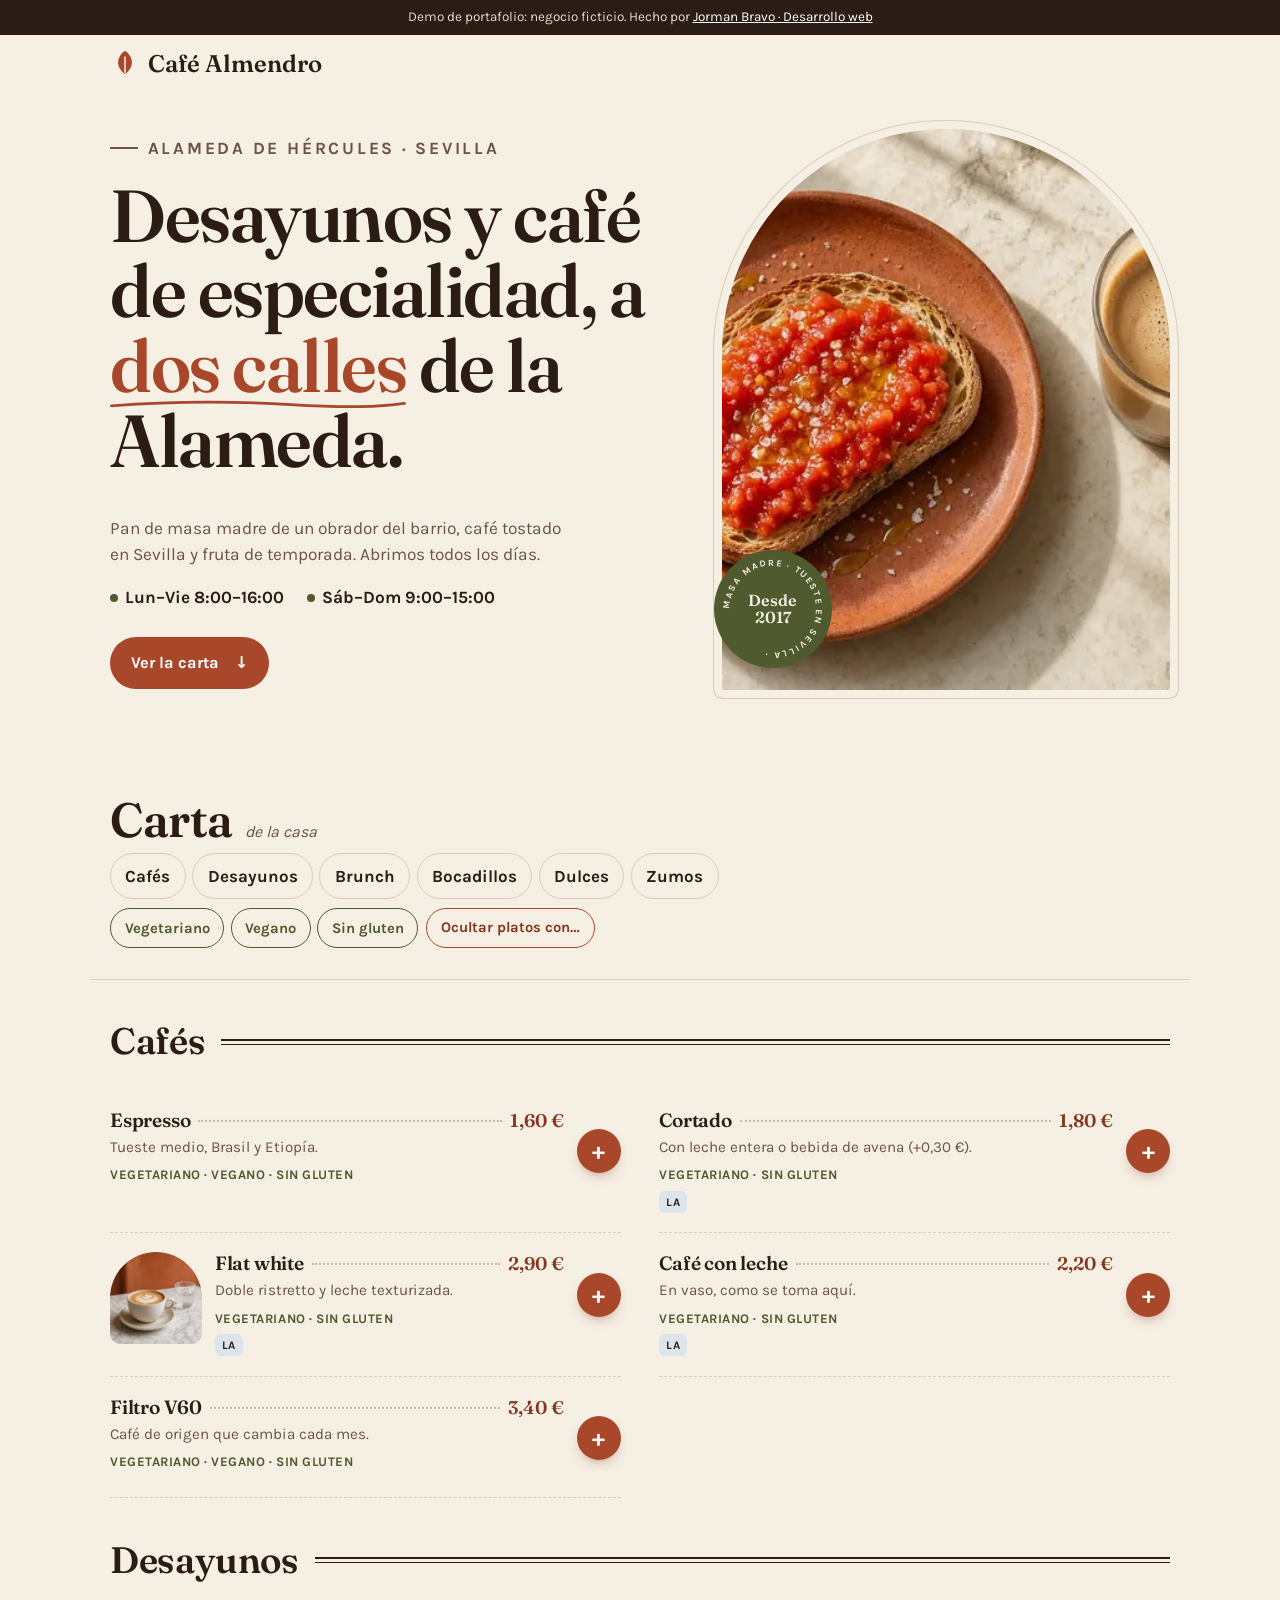
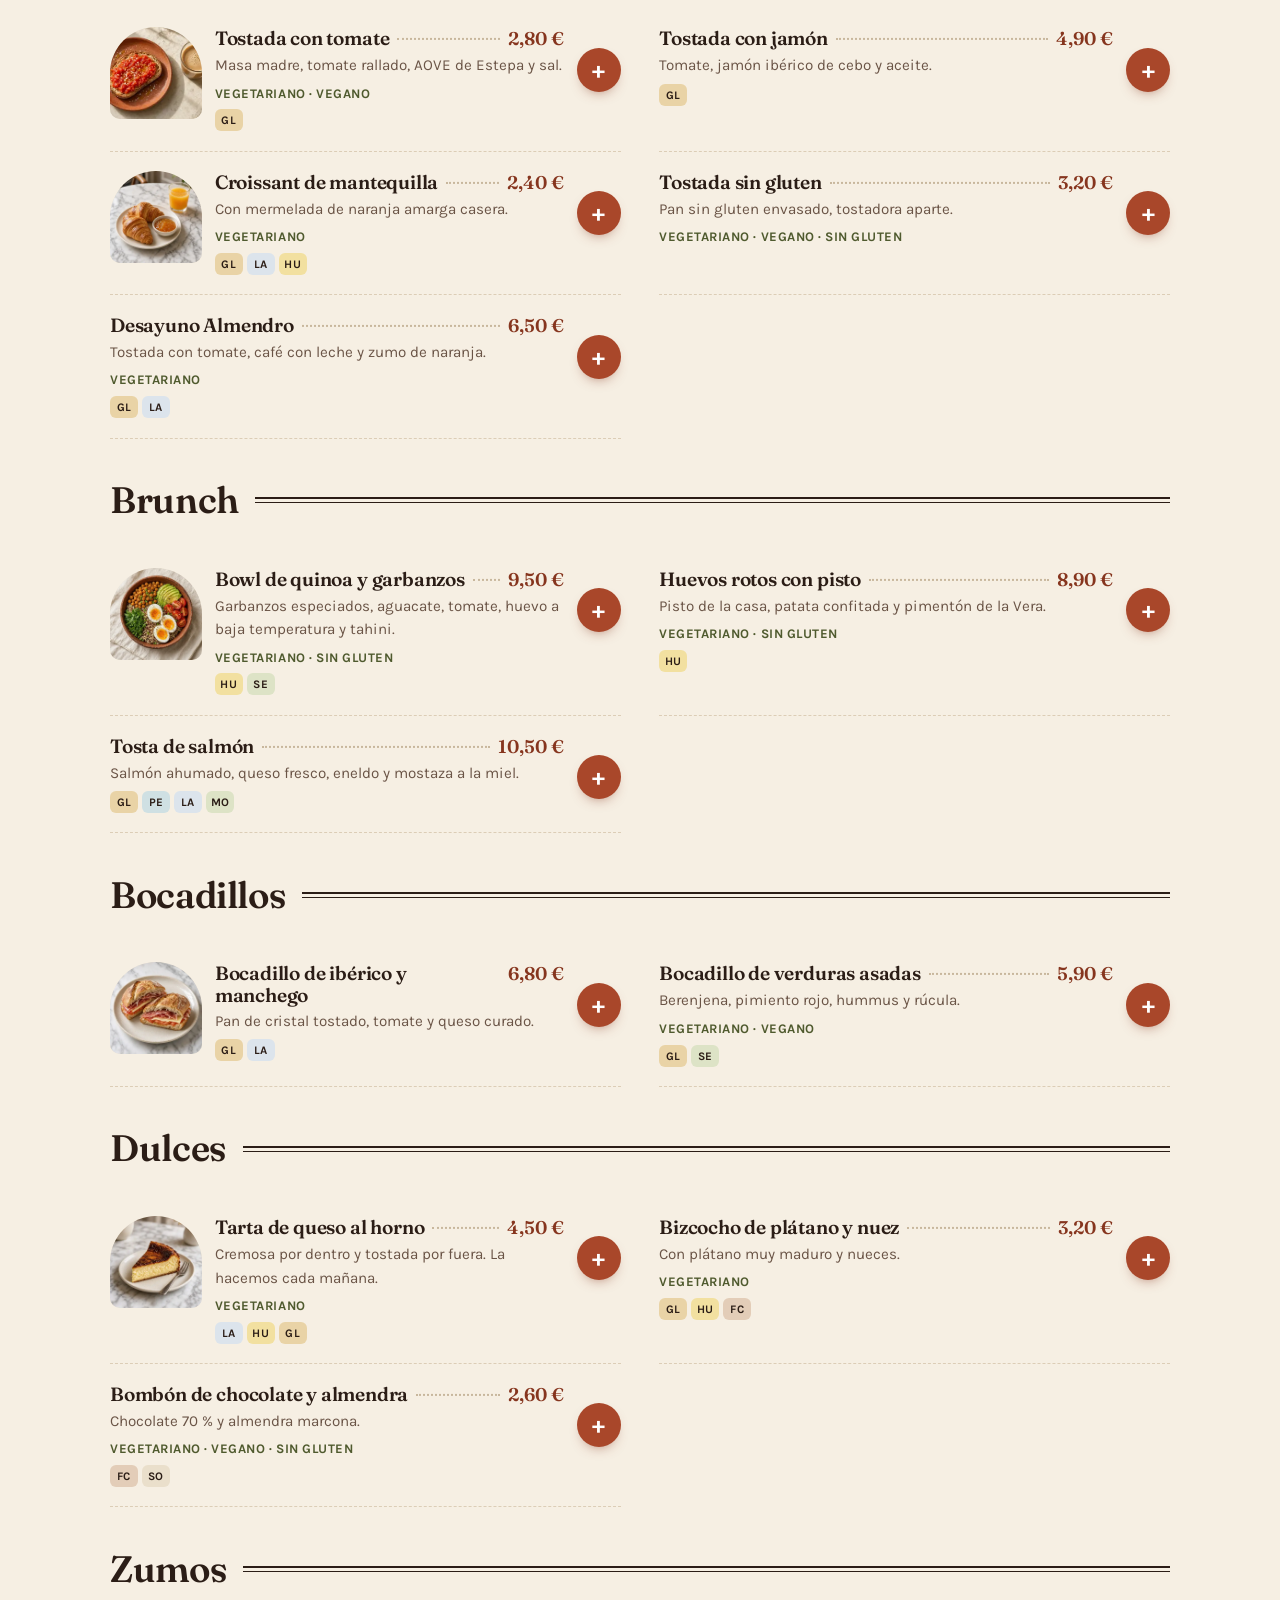
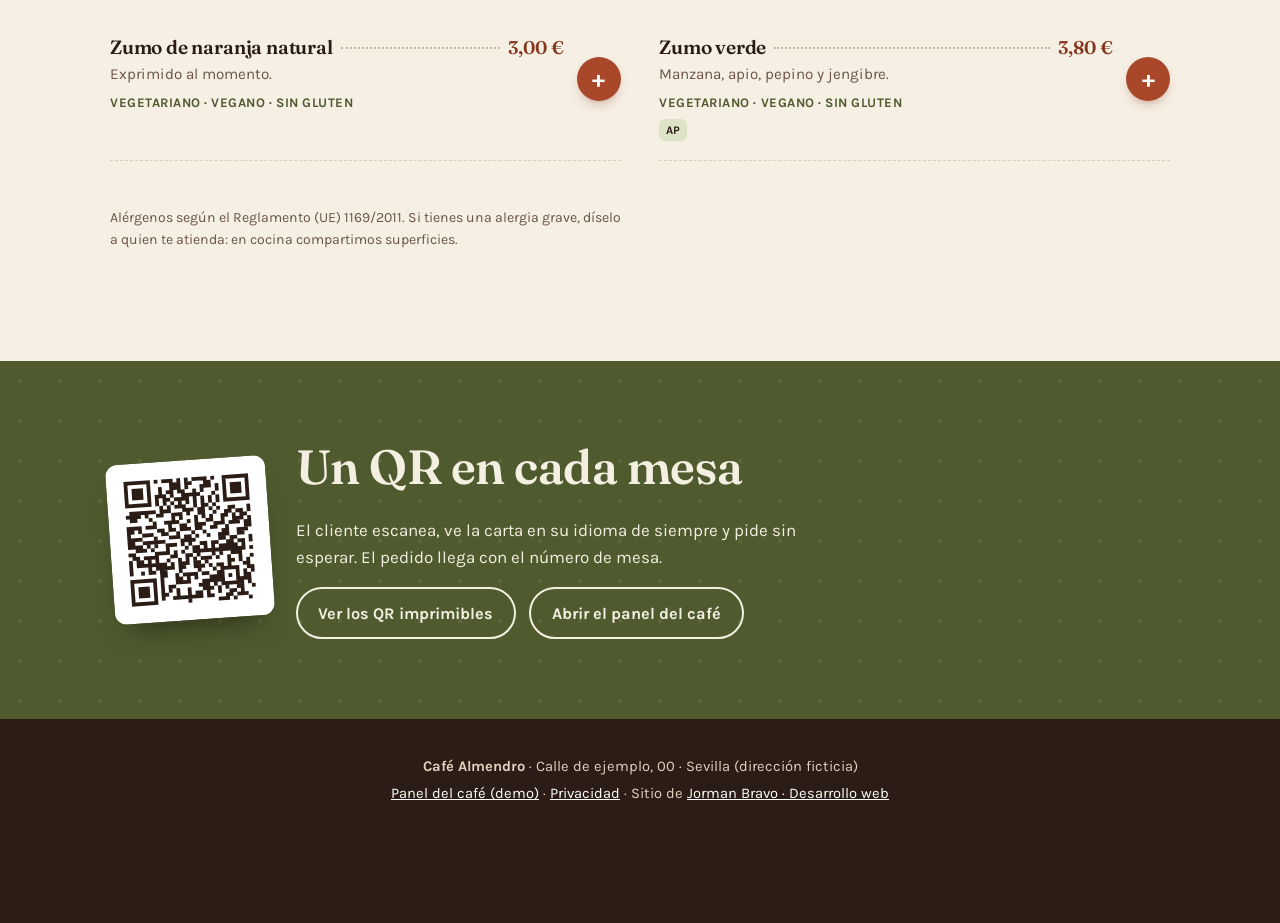
==== commit 83cdc3c8: "Panel de demostración: carta, precios, fotos, disponibilidad, horario y aviso, guardados en el naveg" ====
--- a/index.html
+++ b/index.html
@@ -77,7 +77,7 @@
     <div>
       <h2>Un QR en cada mesa</h2>
       <p>El cliente escanea, ve la carta en su idioma de siempre y pide sin esperar. El pedido llega con el número de mesa.</p>
-      <a class="btn btn-line" href="qr.html">Ver los QR imprimibles</a>
+      <div class="qr-actions"><a class="btn btn-line" href="qr.html">Ver los QR imprimibles</a><a class="btn btn-line" href="panel/">Abrir el panel del café</a></div>
     </div>
   </div>
 </section>
@@ -123,9 +123,10 @@
 
 <footer class="foot">
   <p><strong>Café Almendro</strong> · Calle de ejemplo, 00 · Sevilla (dirección ficticia)</p>
-  <p><a href="privacidad.html">Privacidad</a> · Sitio de <a href="https://jormanj2b.github.io/">Jorman Bravo · Desarrollo web</a></p>
+  <p><a href="panel/">Panel del café (demo)</a> · <a href="privacidad.html">Privacidad</a> · Sitio de <a href="https://jormanj2b.github.io/">Jorman Bravo · Desarrollo web</a></p>
 </footer>
 <script src="menu.js" defer></script>
+<script src="store.js" defer></script>
 <script src="app.js" defer></script>
 <script src="reveal.js" defer></script>
 </body>
--- a/styles.css
+++ b/styles.css
@@ -191,3 +191,8 @@
 img:not([src$=".svg"]){background-color:var(--paper-2)}
 @media (max-width:420px){.eyebrow{letter-spacing:.1em;font-size:.74rem}}
 .item-body{min-width:0}.item h4{overflow-wrap:anywhere}@media (max-width:380px){.item.has-img{grid-template-columns:72px 1fr auto;gap:.6rem}.thumb{width:72px;height:72px}}
+.edited-bar{background:var(--olive);color:#F3F0E2;font-size:.92rem;display:flex;flex-wrap:wrap;gap:.4rem 1rem;align-items:center;justify-content:center;padding:.6rem 1rem;text-align:center}
+.edited-bar a{color:#fff;font-weight:700}
+.edited-bar button{background:none;border:1.5px solid #F3F0E2;color:#F3F0E2;border-radius:999px;padding:.3rem .8rem;font:700 .85rem var(--sans);cursor:pointer;min-height:36px}
+.notice{display:inline-block;background:var(--card);border:1px solid var(--line);border-left:4px solid var(--terra);padding:.5rem .9rem;border-radius:8px;font-weight:700;color:var(--ink)!important}
+.qr-actions{display:flex;flex-wrap:wrap;gap:.8rem}
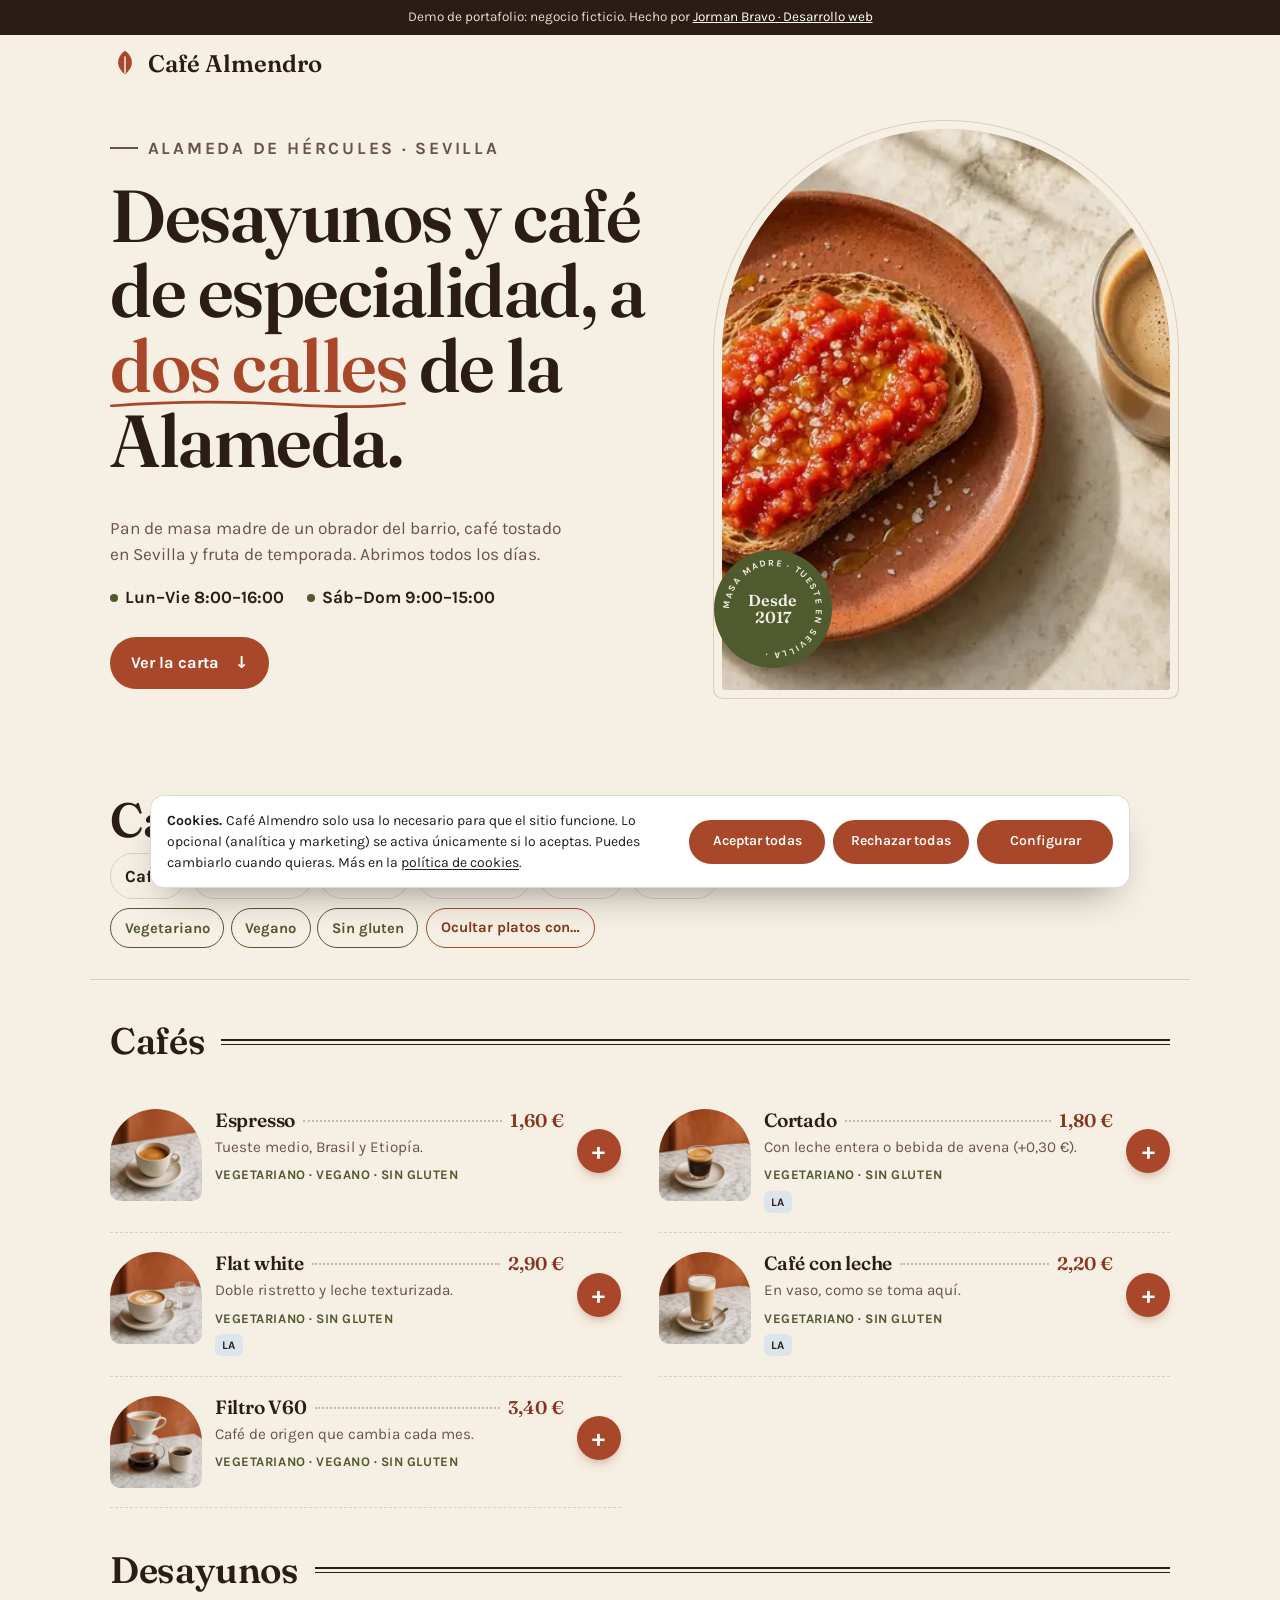
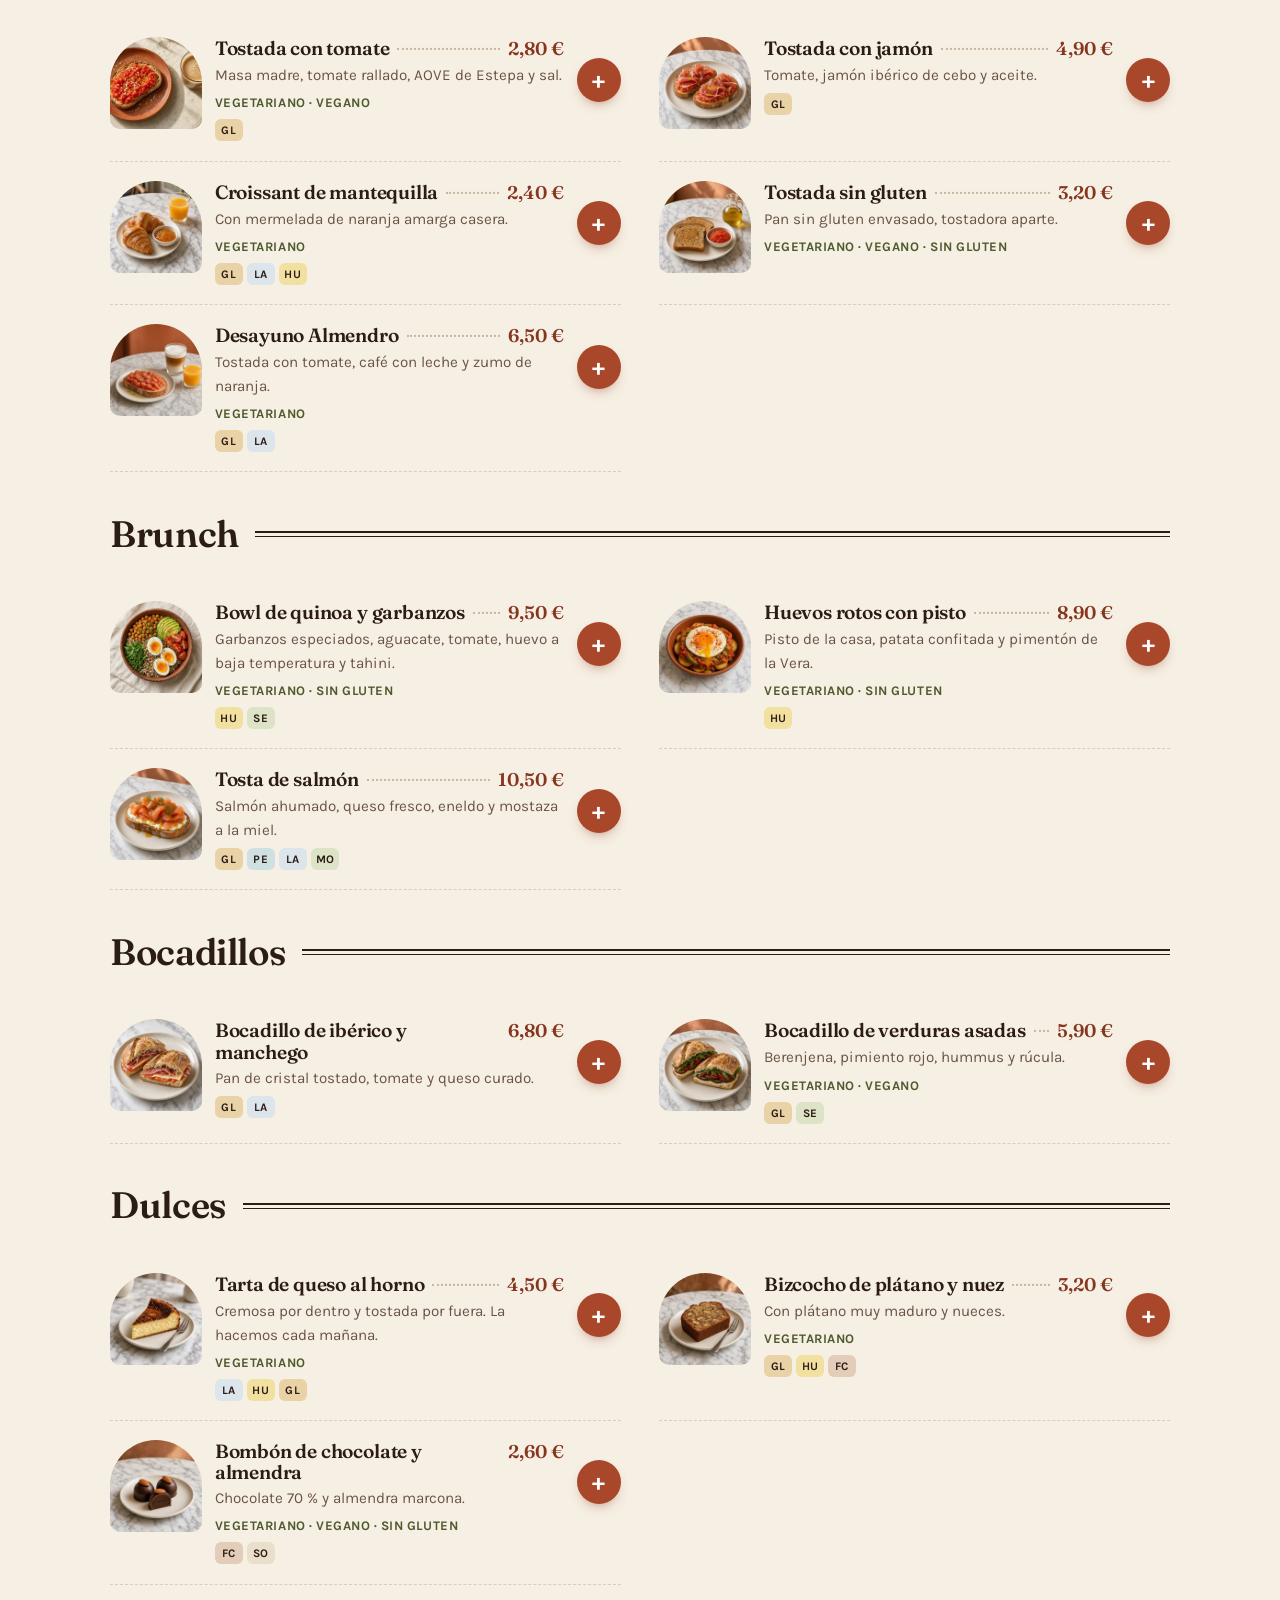
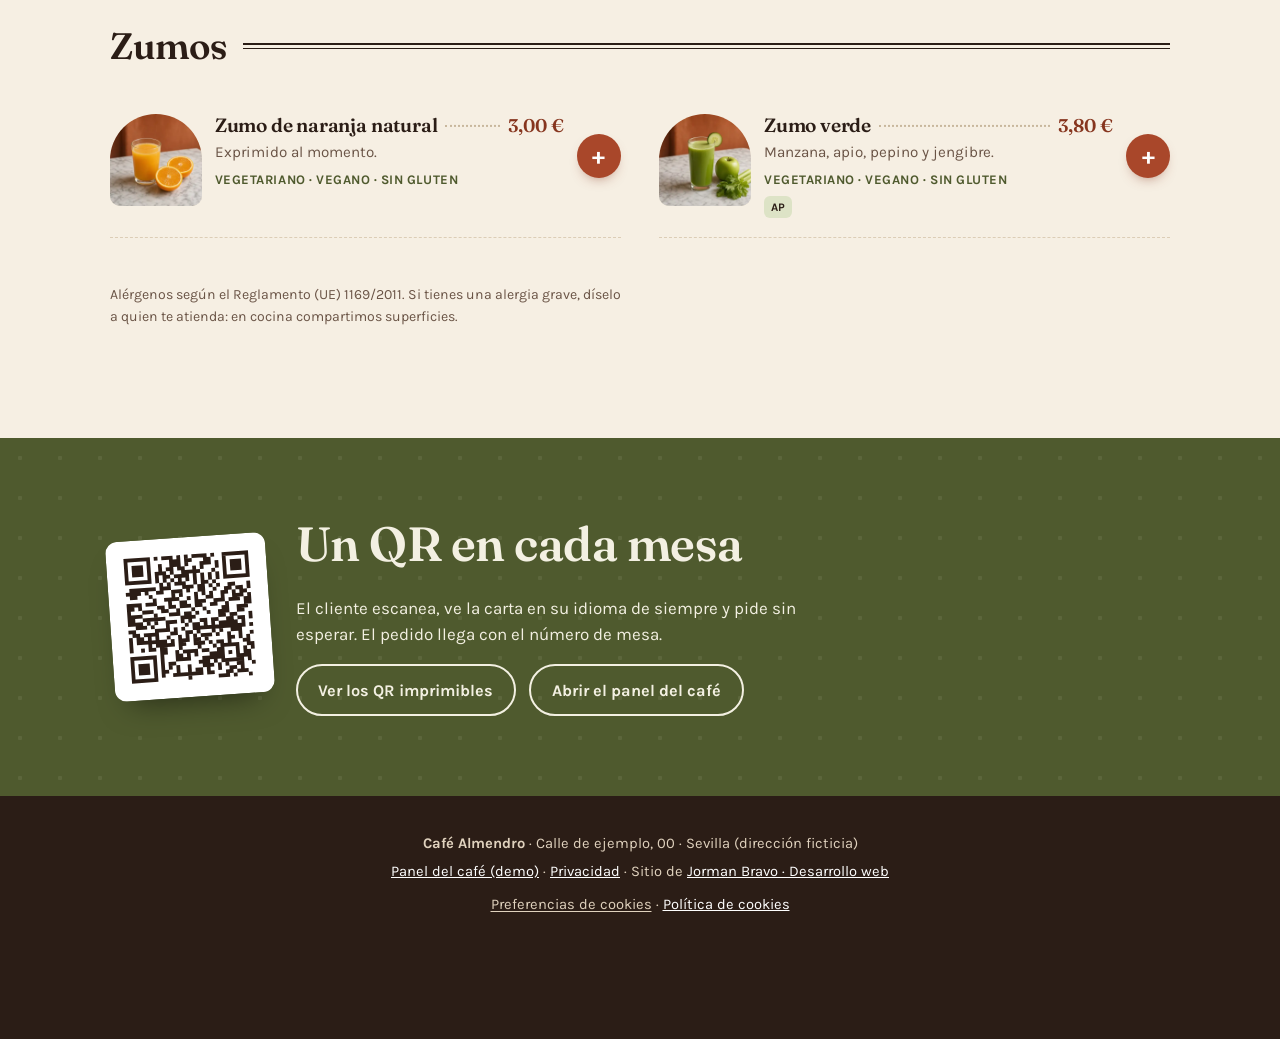
==== commit 01bba5e1: "Cookies: aviso con Aceptar todas, Rechazar todas y Configurar por categorías, nada opcional antes de" ====
--- a/index.html
+++ b/index.html
@@ -23,6 +23,7 @@
 <script type="application/ld+json">
 {"@context":"https://schema.org","@type":"CafeOrCoffeeShop","name":"Café Almendro","description":"Desayunos, brunch y café de especialidad en Sevilla. Negocio ficticio de demostración.","url":"https://jormanj2b.github.io/demo-cafe/","image":"https://jormanj2b.github.io/demo-cafe/img/og.jpg","servesCuisine":["Desayunos","Brunch","Café de especialidad"],"priceRange":"2 € – 11 €","acceptsReservations":"False","hasMenu":"https://jormanj2b.github.io/demo-cafe/#carta","address":{"@type":"PostalAddress","streetAddress":"Calle de ejemplo, 00","addressLocality":"Sevilla","postalCode":"41004","addressCountry":"ES"},"openingHoursSpecification":[{"@type":"OpeningHoursSpecification","dayOfWeek":["Monday","Tuesday","Wednesday","Thursday","Friday"],"opens":"08:00","closes":"16:00"},{"@type":"OpeningHoursSpecification","dayOfWeek":["Saturday","Sunday"],"opens":"09:00","closes":"15:00"}]}
 </script>
+<script src="cookies.js?v=1" defer data-key="demo-cafe" data-owner="Café Almendro" data-accent="#A9472A"></script>
 </head>
 <body data-reveal=".qr-inner, .legend-note">
 <a class="skip" href="#carta">Saltar a la carta</a>
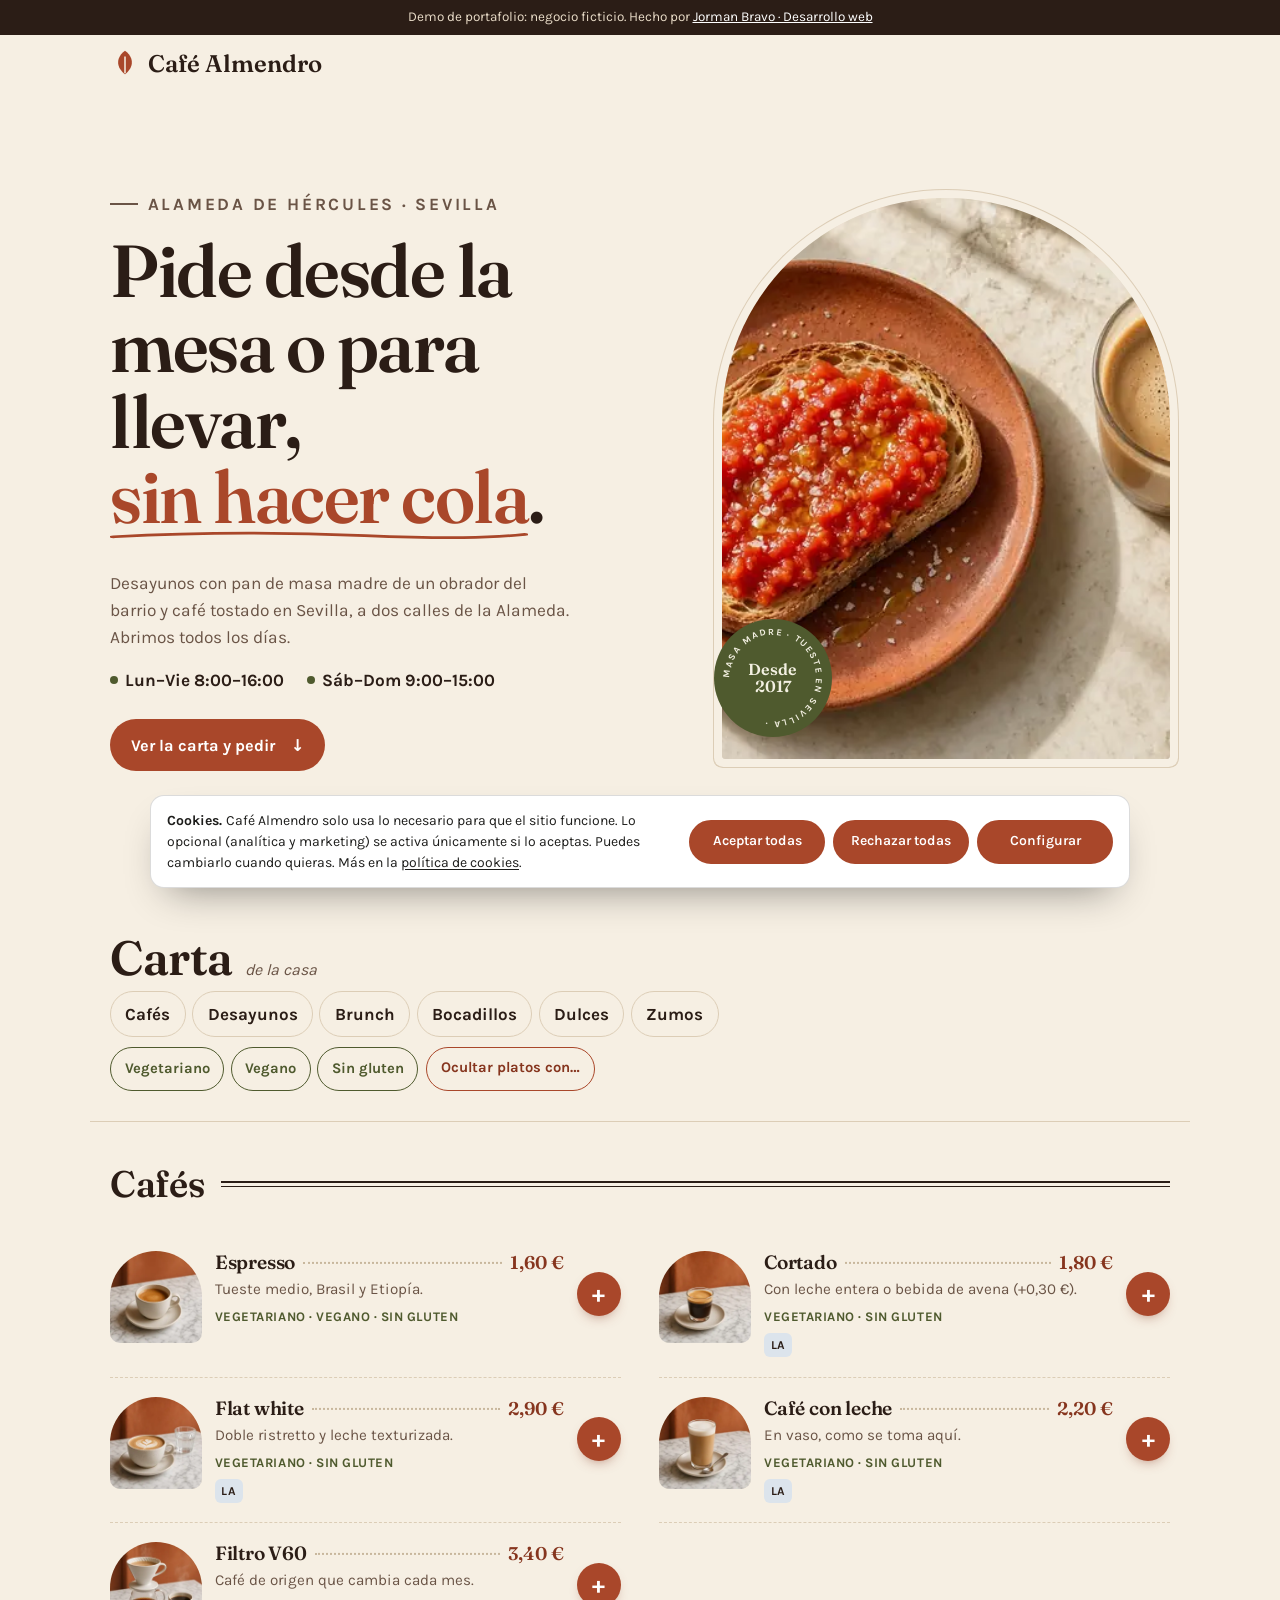
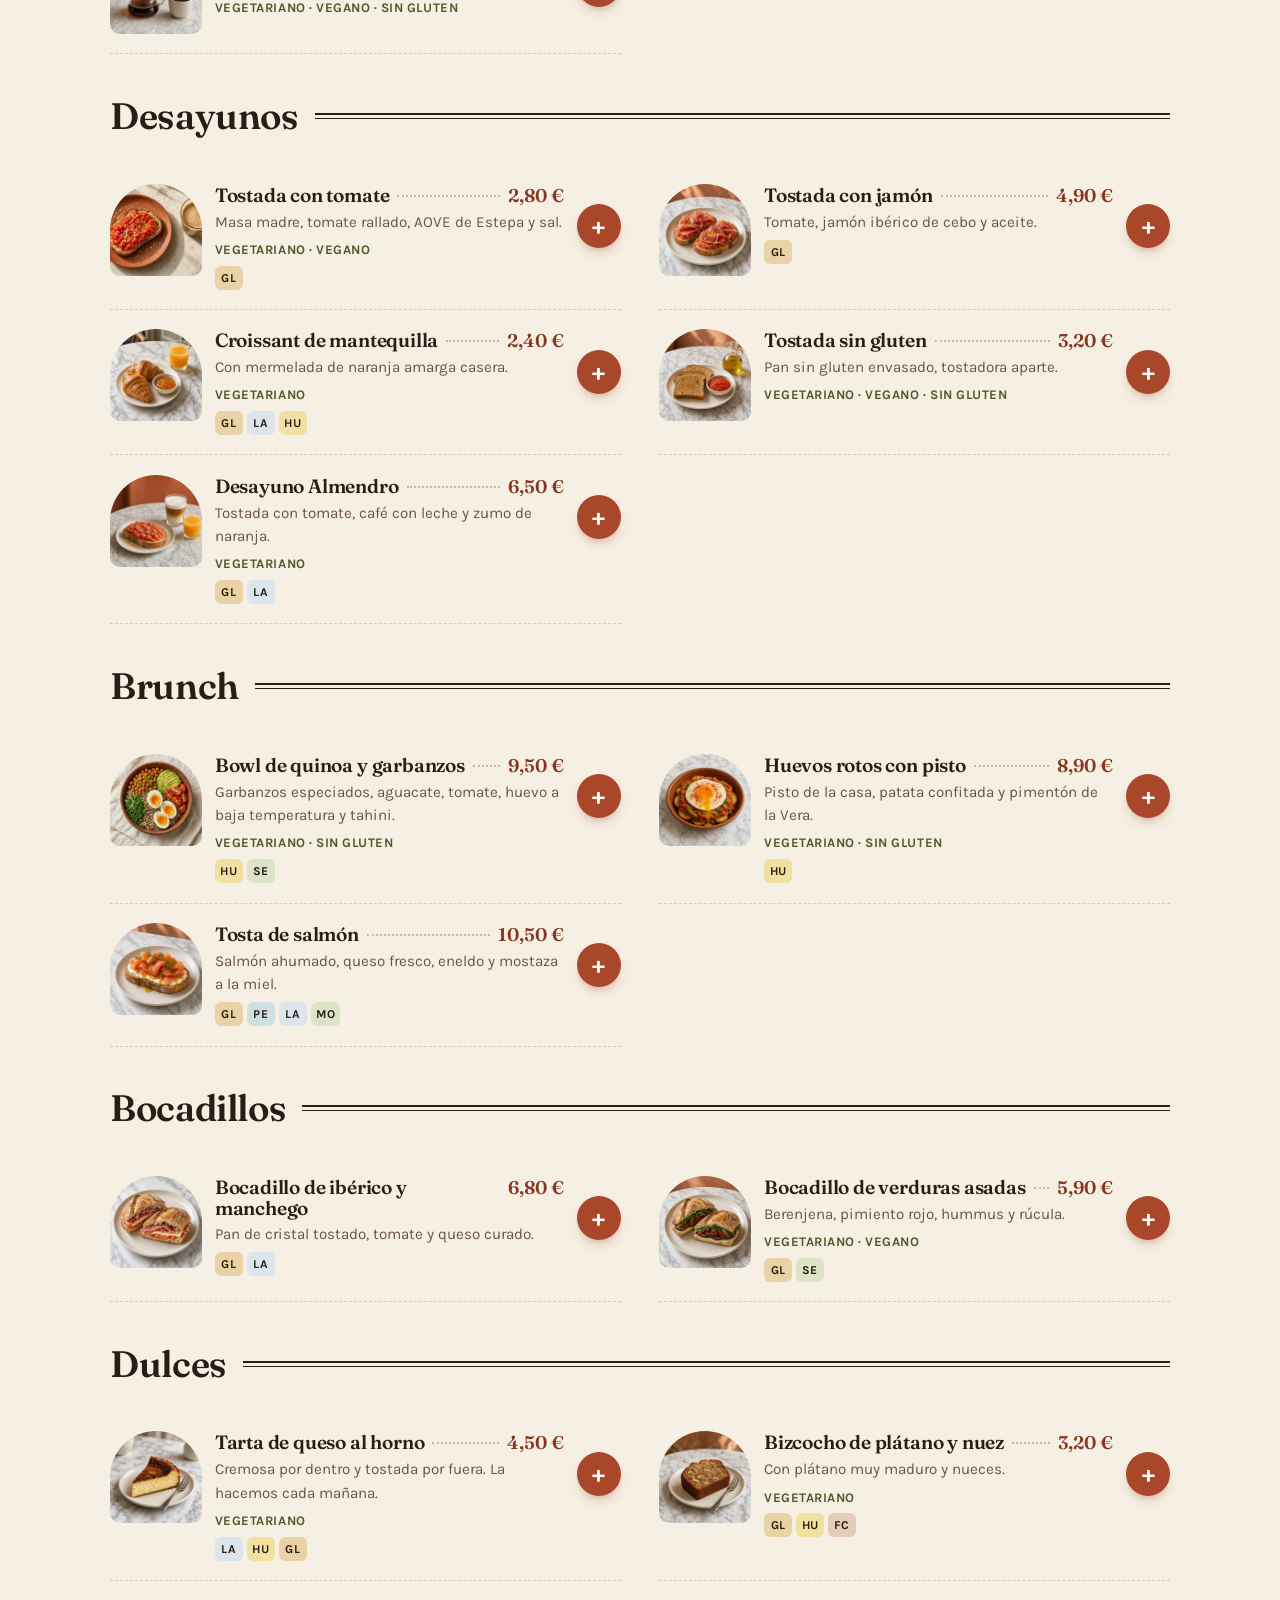
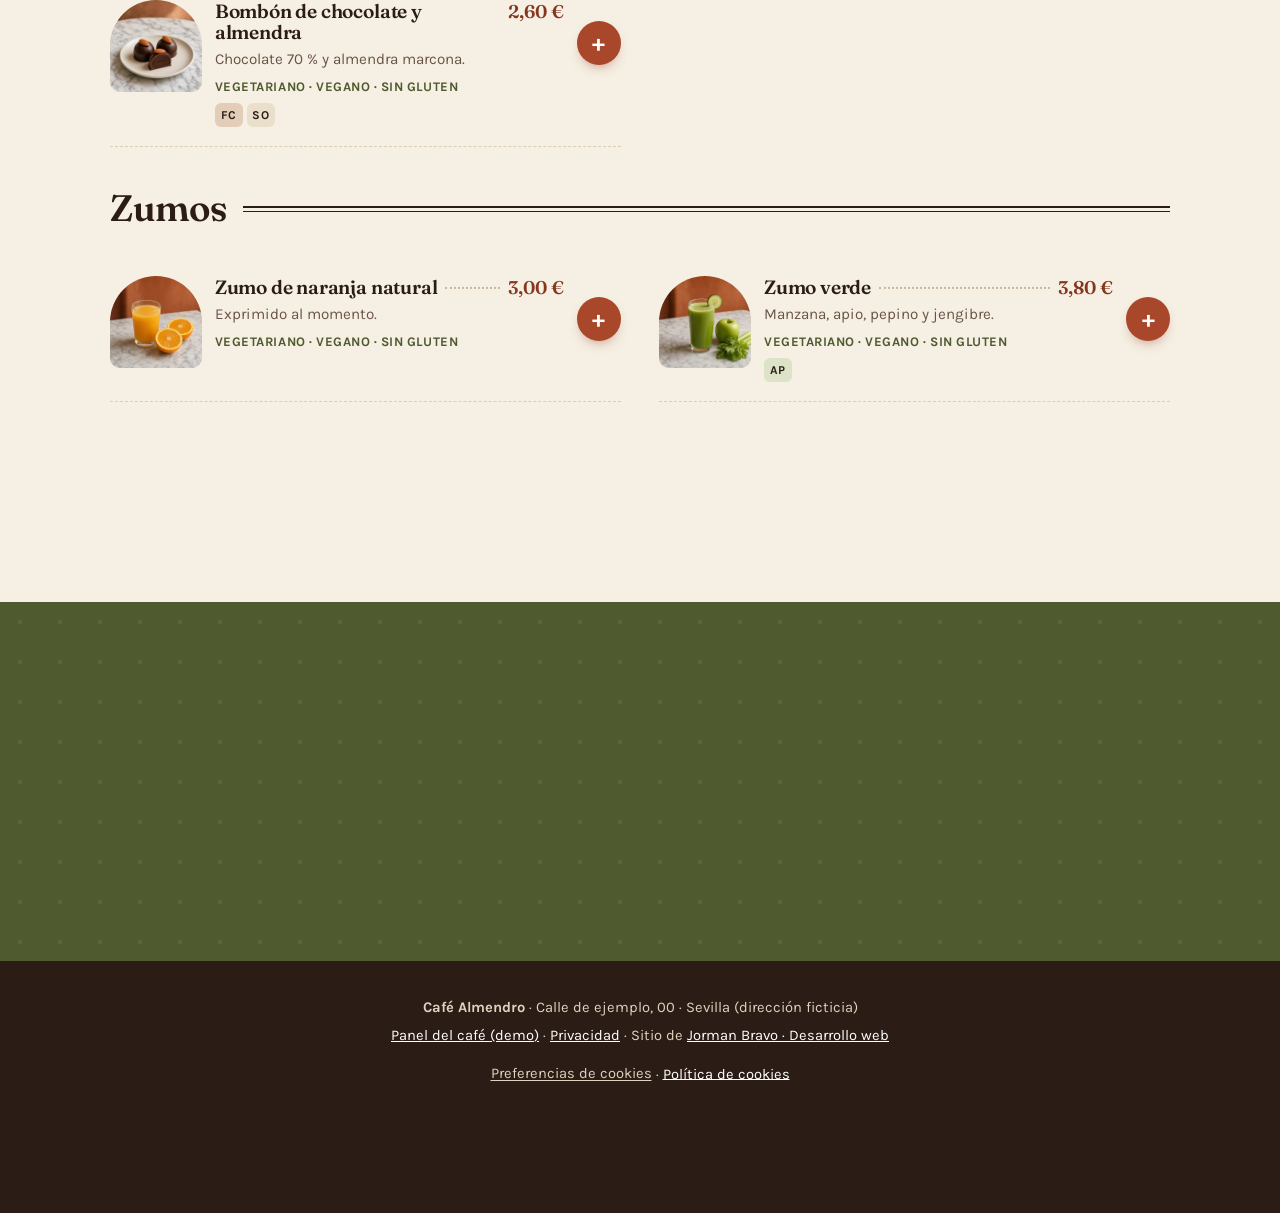
==== commit e724851b: "Textos: voz de negocio, titular con gancho y menú más claro" ====
--- a/index.html
+++ b/index.html
@@ -40,10 +40,10 @@
 <section class="intro">
   <div class="intro-text">
     <p class="eyebrow">Alameda de Hércules · Sevilla</p>
-    <h1>Desayunos y café de especialidad, a <em>dos calles</em> de la Alameda.</h1>
-    <p>Pan de masa madre de un obrador del barrio, café tostado en Sevilla y fruta de temporada. Abrimos todos los días.</p>
+    <h1>Pide desde la mesa o para llevar, <em>sin hacer cola</em>.</h1>
+    <p>Desayunos con pan de masa madre de un obrador del barrio y café tostado en Sevilla, a dos calles de la Alameda. Abrimos todos los días.</p>
     <p class="hours"><span>Lun–Vie 8:00–16:00</span><span>Sáb–Dom 9:00–15:00</span></p>
-    <a class="btn btn-go" href="#carta">Ver la carta <span aria-hidden="true">↓</span></a>
+    <a class="btn btn-go" href="#carta">Ver la carta y pedir <span aria-hidden="true">↓</span></a>
   </div>
   <figure class="intro-fig">
     <img class="intro-img" src="img/hero-800.webp" srcset="img/hero-400.webp 400w, img/hero-800.webp 800w, img/hero-1600.webp 1600w" sizes="(min-width: 900px) 50vw, 100vw" width="1600" height="900" alt="Tostada con tomate y aceite y un café con leche en vaso sobre mesa de mármol" fetchpriority="high">
--- a/styles.css
+++ b/styles.css
@@ -196,3 +196,9 @@
 .edited-bar button{background:none;border:1.5px solid #F3F0E2;color:#F3F0E2;border-radius:999px;padding:.3rem .8rem;font:700 .85rem var(--sans);cursor:pointer;min-height:36px}
 .notice{display:inline-block;background:var(--card);border:1px solid var(--line);border-left:4px solid var(--terra);padding:.5rem .9rem;border-radius:8px;font-weight:700;color:var(--ink)!important}
 .qr-actions{display:flex;flex-wrap:wrap;gap:.8rem}
+/* ronda 2: la portada ocupa la primera pantalla completa y la carta empieza debajo */
+@media (min-width:900px) and (min-height:760px){.intro{min-height:calc(100svh - 91px)}}
+/* ronda 2: chips y filtros de 44 px, alérgenos a 12 px */
+.chip,.allergen-filter summary,.alg-opt{min-height:44px}
+.alg{font-size:.75rem;height:24px}
+.skip{display:inline-flex;align-items:center;min-height:44px}
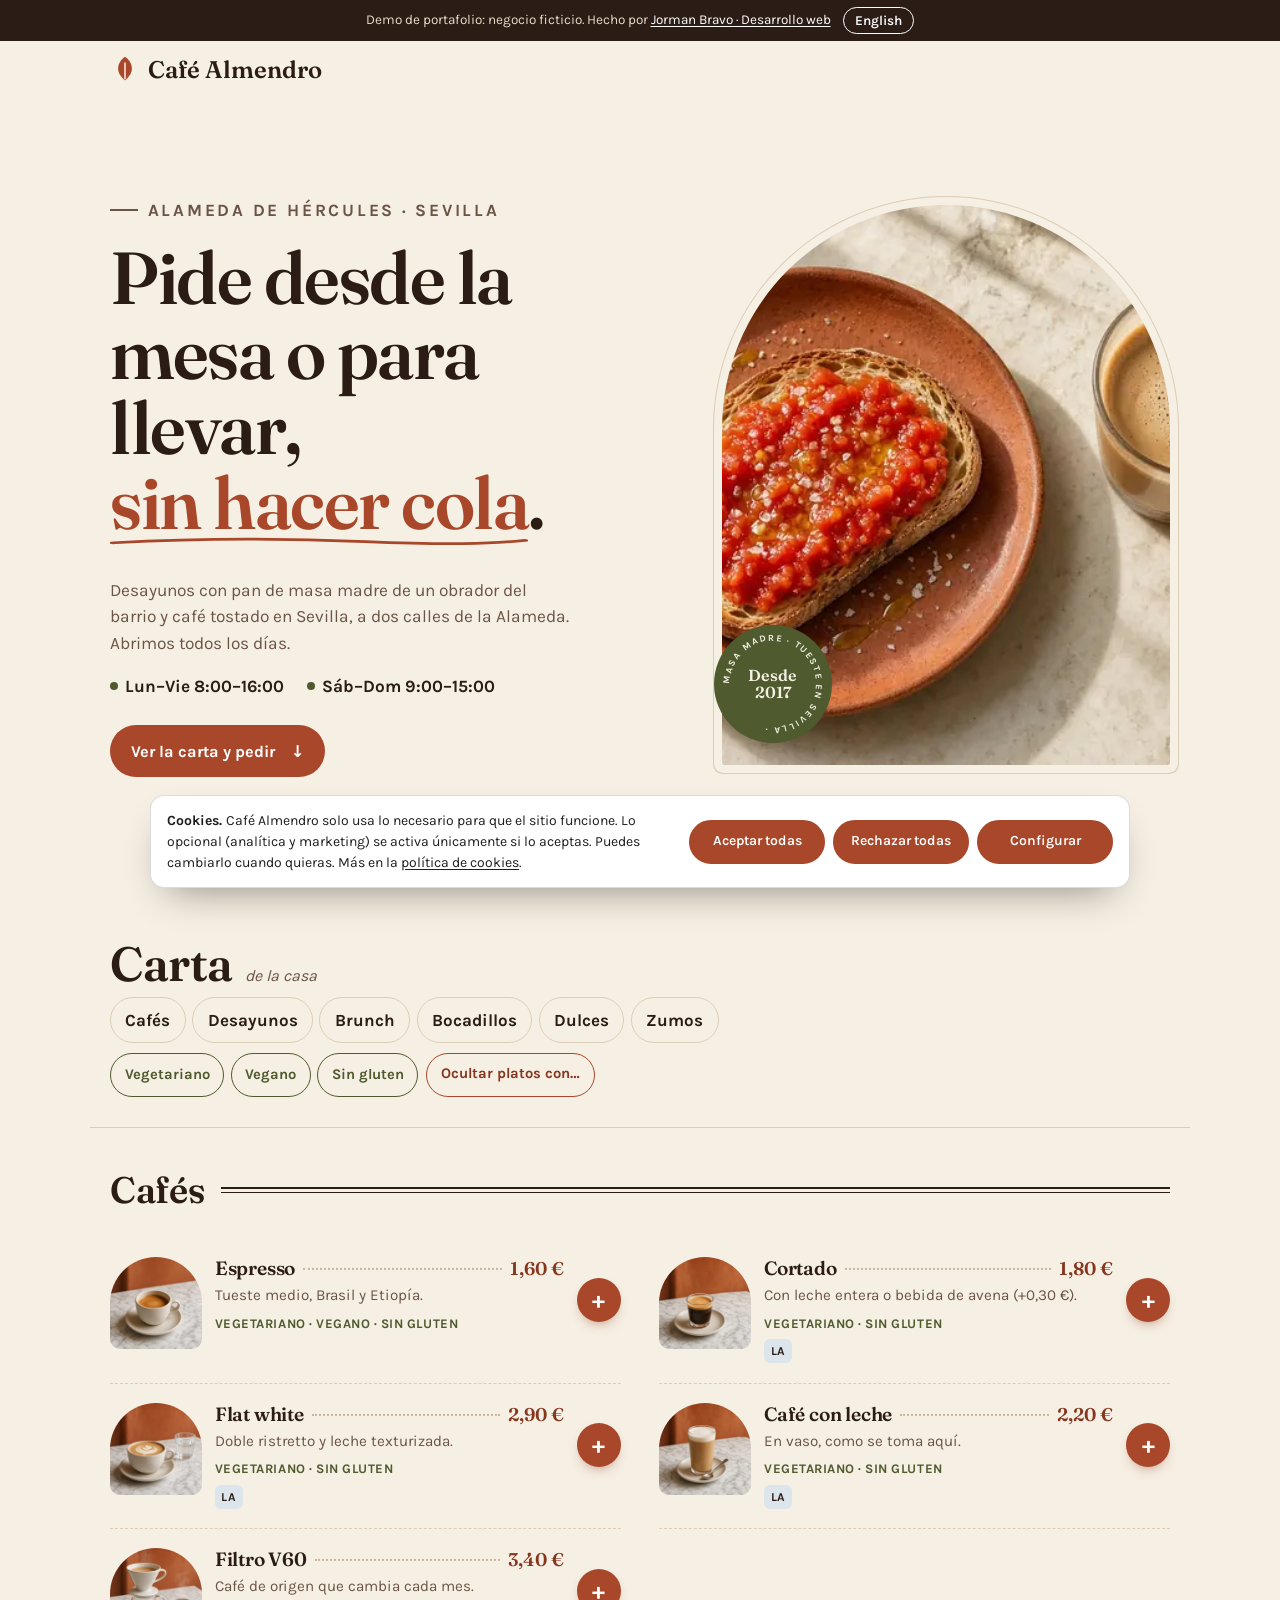
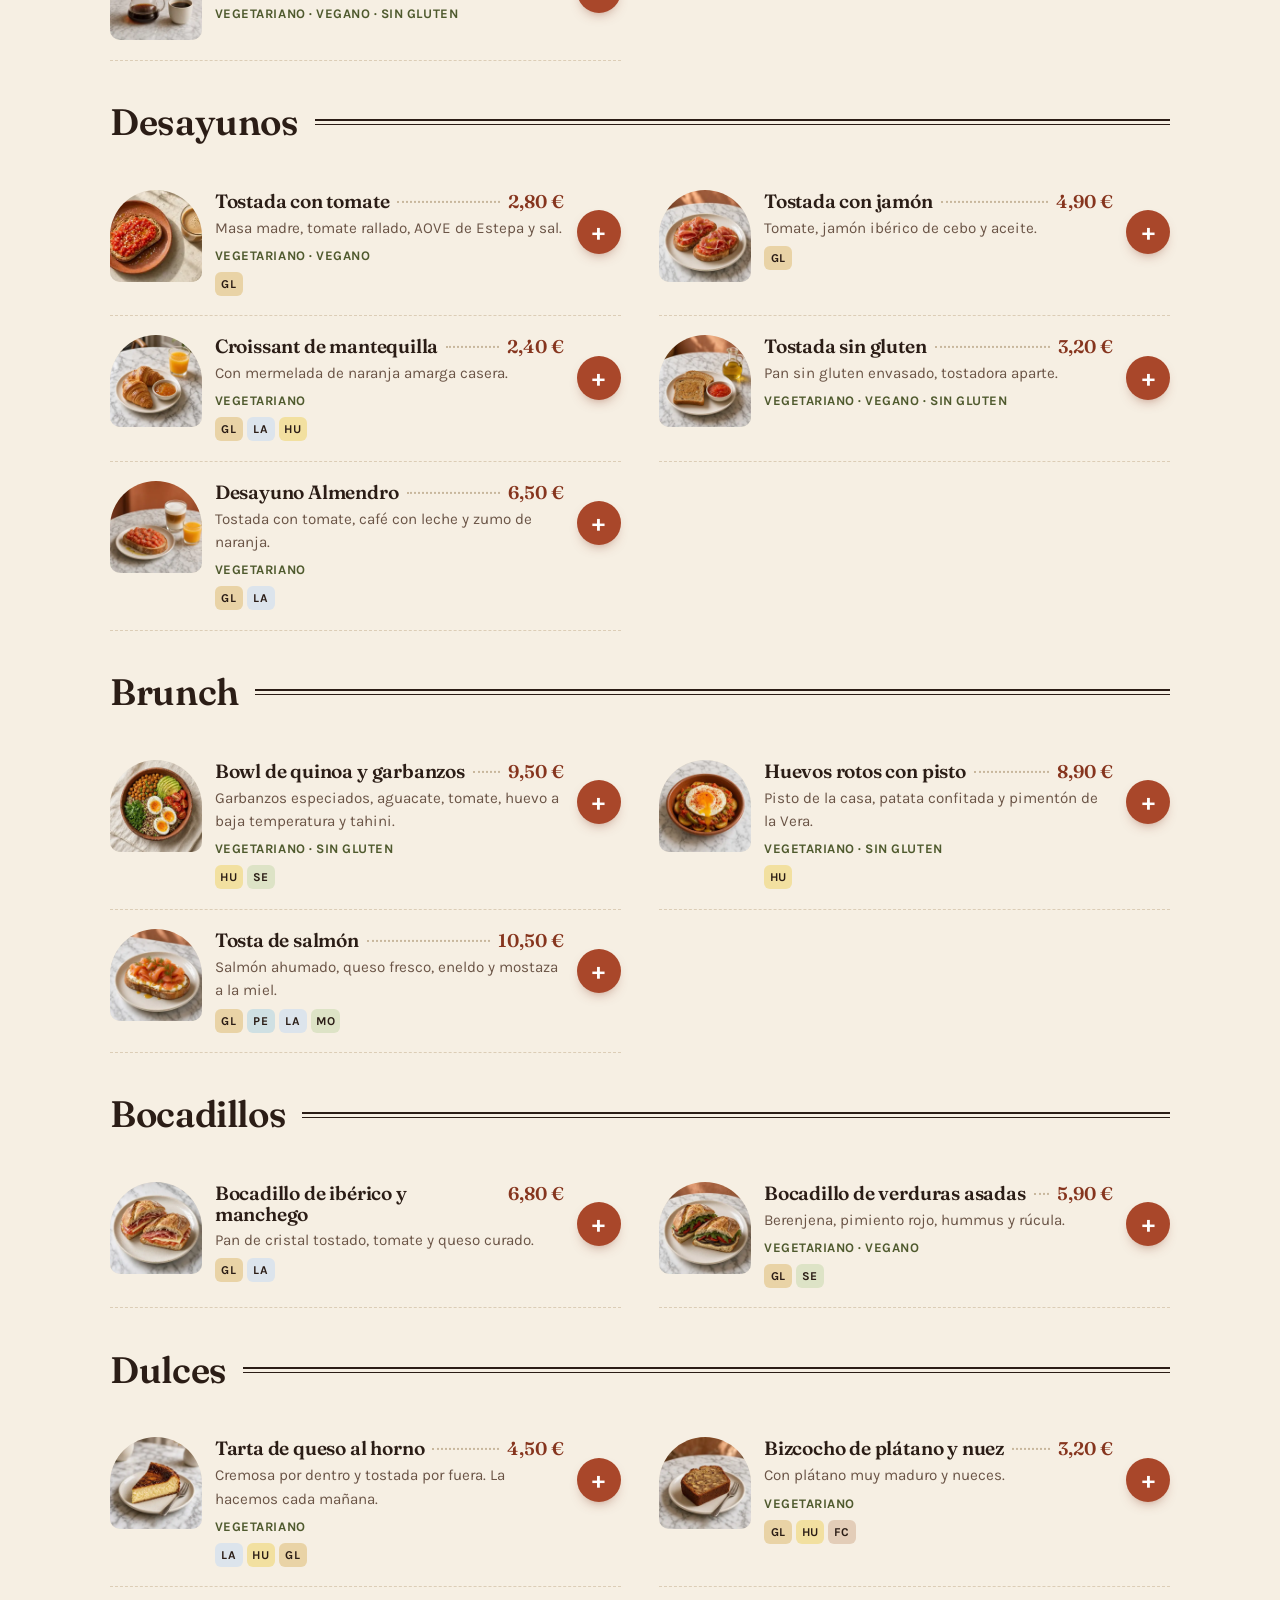
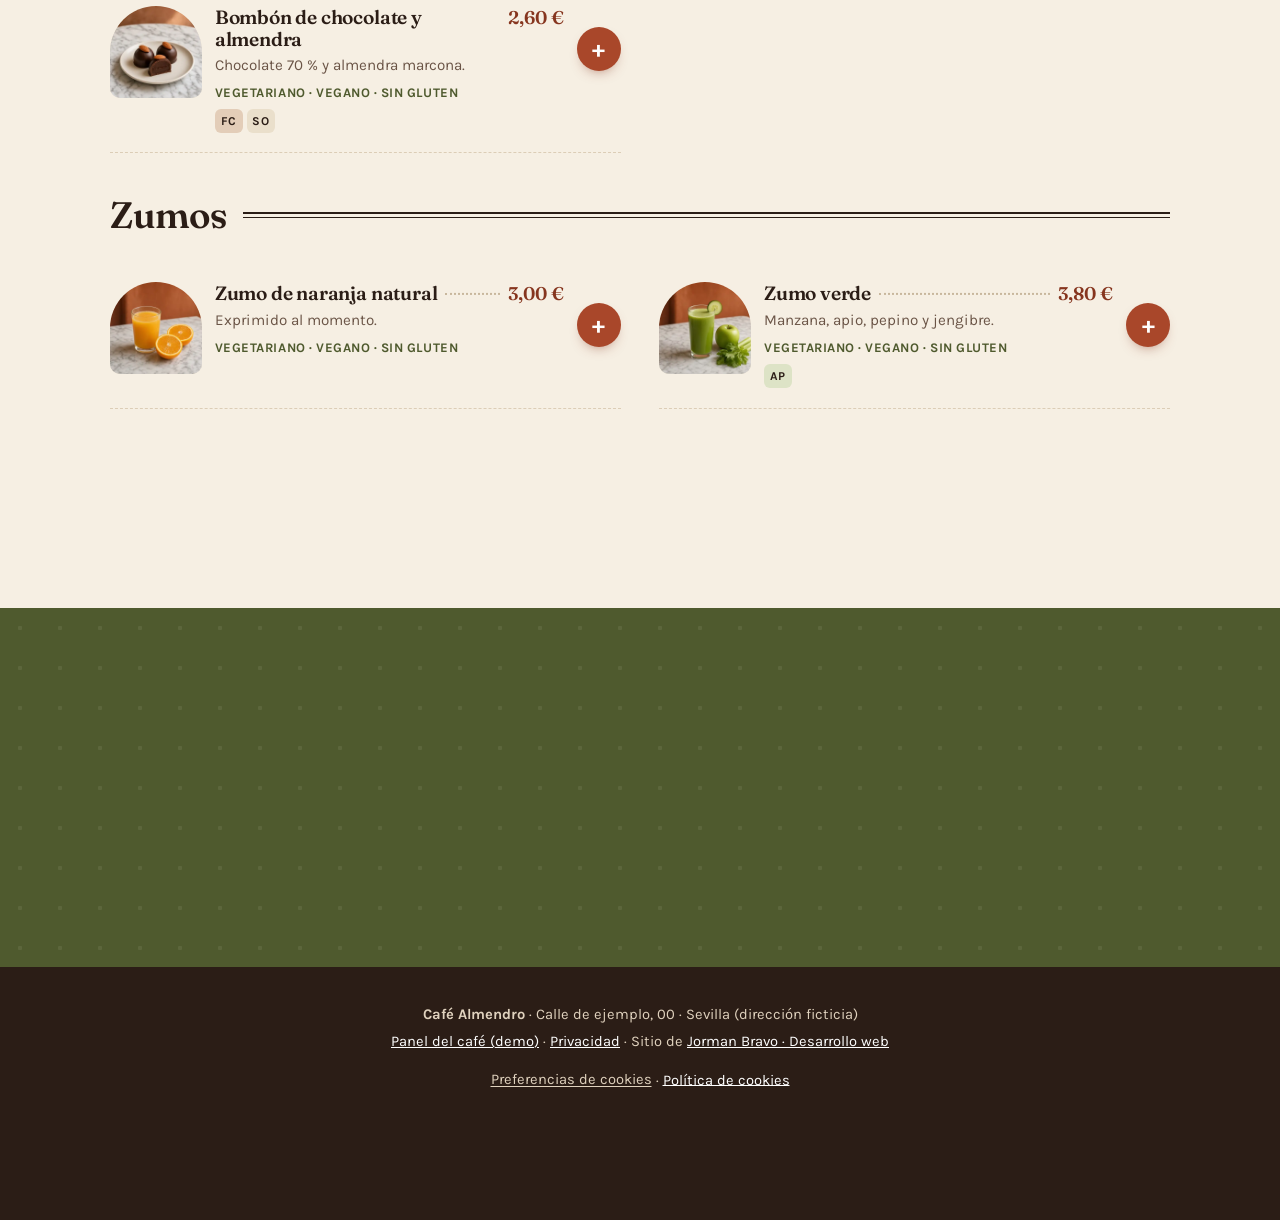
==== commit 8c4abd20: "English version in /en/ (US copy, $ prices, 12-hour hours, FDA allergens, English QR cards and dashb" ====
--- a/index.html
+++ b/index.html
@@ -6,7 +6,9 @@
 <title>Café Almendro · Carta digital con alérgenos · Sevilla</title>
 <meta name="description" content="Carta de Café Almendro: desayunos, brunch y café de especialidad en el centro de Sevilla. Filtra por alérgenos y pide desde la mesa. Demo de portafolio.">
 <link rel="canonical" href="https://jormanj2b.github.io/demo-cafe/">
-<meta http-equiv="Content-Security-Policy" content="default-src 'self'; img-src 'self' data:; style-src 'self'; script-src 'self'; font-src 'self'; connect-src 'self'; object-src 'none'; base-uri 'self'; form-action 'self'">
+<link rel="alternate" hreflang="es" href="https://jormanj2b.github.io/demo-cafe/">
+<link rel="alternate" hreflang="en" href="https://jormanj2b.github.io/demo-cafe/en/">
+<meta http-equiv="Content-Security-Policy" content="default-src 'self'; img-src 'self' data: https://jormanj2b.goatcounter.com; style-src 'self'; script-src 'self' https://gc.zgo.at; font-src 'self'; connect-src 'self' https://jormanj2b.goatcounter.com; object-src 'none'; base-uri 'self'; form-action 'self'">
 <meta name="referrer" content="strict-origin-when-cross-origin">
 <meta name="theme-color" content="#F6EFE3">
 <meta property="og:type" content="website">
@@ -19,7 +21,7 @@
 <link rel="icon" href="favicon.svg" type="image/svg+xml">
 <link rel="preload" href="fonts/fraunces-normal-600.woff2" as="font" type="font/woff2" crossorigin>
 <link rel="stylesheet" href="fonts.css">
-<link rel="stylesheet" href="styles.css">
+<link rel="stylesheet" href="styles.css?v=2">
 <script type="application/ld+json">
 {"@context":"https://schema.org","@type":"CafeOrCoffeeShop","name":"Café Almendro","description":"Desayunos, brunch y café de especialidad en Sevilla. Negocio ficticio de demostración.","url":"https://jormanj2b.github.io/demo-cafe/","image":"https://jormanj2b.github.io/demo-cafe/img/og.jpg","servesCuisine":["Desayunos","Brunch","Café de especialidad"],"priceRange":"2 € – 11 €","acceptsReservations":"False","hasMenu":"https://jormanj2b.github.io/demo-cafe/#carta","address":{"@type":"PostalAddress","streetAddress":"Calle de ejemplo, 00","addressLocality":"Sevilla","postalCode":"41004","addressCountry":"ES"},"openingHoursSpecification":[{"@type":"OpeningHoursSpecification","dayOfWeek":["Monday","Tuesday","Wednesday","Thursday","Friday"],"opens":"08:00","closes":"16:00"},{"@type":"OpeningHoursSpecification","dayOfWeek":["Saturday","Sunday"],"opens":"09:00","closes":"15:00"}]}
 </script>
@@ -27,7 +29,7 @@
 </head>
 <body data-reveal=".qr-inner, .legend-note">
 <a class="skip" href="#carta">Saltar a la carta</a>
-<div class="demo-bar">Demo de portafolio: negocio ficticio. Hecho por <a href="https://jormanj2b.github.io/">Jorman Bravo · Desarrollo web</a></div>
+<div class="demo-bar">Demo de portafolio: negocio ficticio. Hecho por <a href="https://jormanj2b.github.io/">Jorman Bravo · Desarrollo web</a> <a class="lang-switch" href="en/" hreflang="en" lang="en">English</a></div>
 <header class="top">
   <a class="logo" href="./" aria-label="Café Almendro, inicio">
     <svg class="logo-leaf" viewBox="0 0 32 32" aria-hidden="true"><path d="M16 3c7 5 9 12 6 18-2 4-6 7-6 7s-4-3-6-7C7 15 9 8 16 3z" fill="#A9472A"/><path d="M16 9v18" stroke="#F6EFE3" stroke-width="1.6"/></svg>
@@ -130,5 +132,6 @@
 <script src="store.js" defer></script>
 <script src="app.js" defer></script>
 <script src="reveal.js" defer></script>
+<script data-goatcounter="https://jormanj2b.goatcounter.com/count" async src="//gc.zgo.at/count.js"></script>
 </body>
 </html>
--- a/styles.css
+++ b/styles.css
@@ -202,3 +202,8 @@
 .chip,.allergen-filter summary,.alg-opt{min-height:44px}
 .alg{font-size:.75rem;height:24px}
 .skip{display:inline-flex;align-items:center;min-height:44px}
+
+/* ES/EN */
+.lang-switch{display:inline-block;margin-left:.6rem;padding:.15rem .7rem;border:1px solid currentColor;border-radius:999px;font-weight:600;text-decoration:none;line-height:1.5}
+.lang-switch:hover{text-decoration:underline}
+html[lang="en"] .menu-head h2::after{content:"made in house"}
